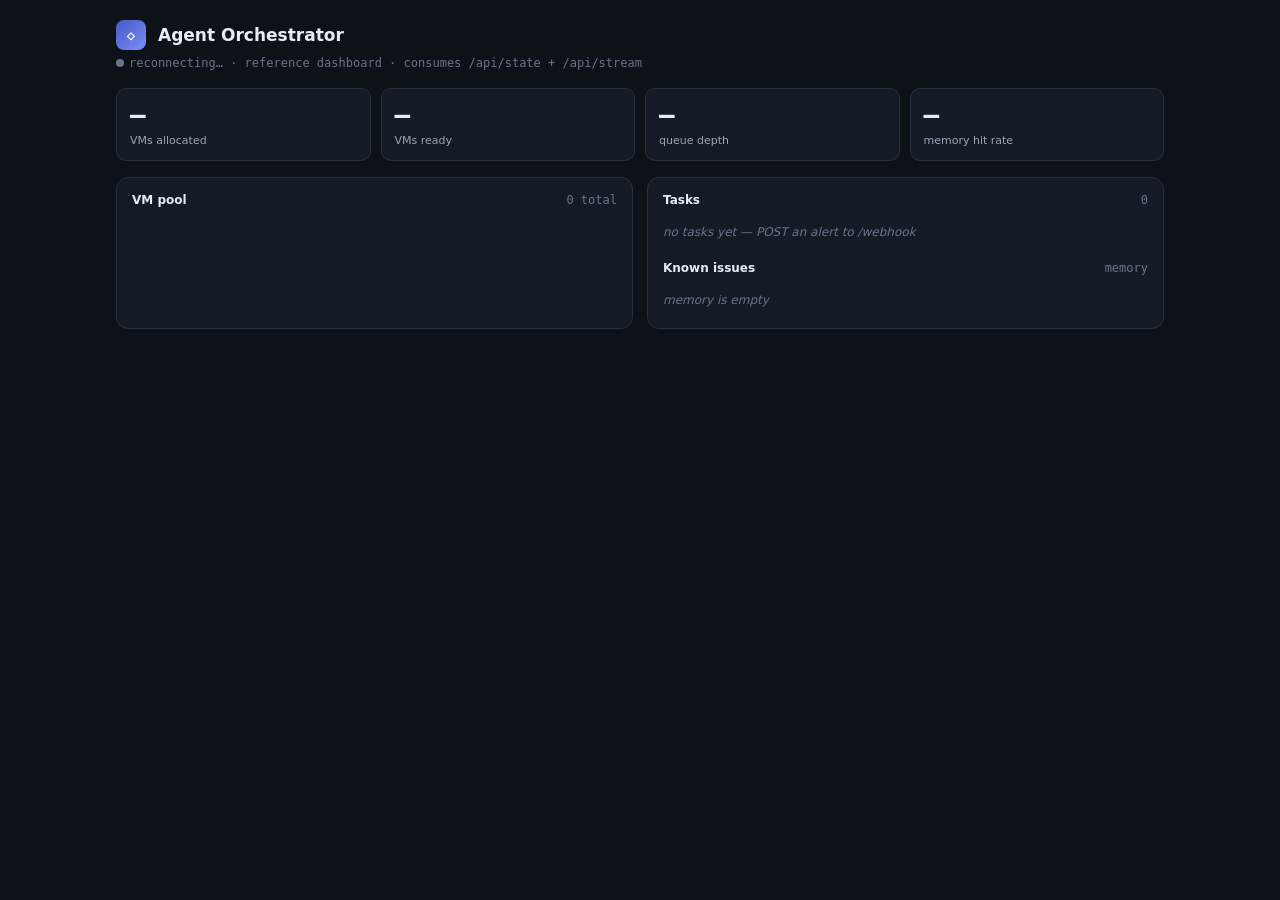
==== internal/api/dashboard.html @ 420e82ee "feat: overhaul into a Go agent orchestrator Replace the single-box Python service (app.py) with a Go" ====
<!doctype html>
<html lang="en">
<head>
<meta charset="utf-8">
<meta name="viewport" content="width=device-width, initial-scale=1">
<title>Agent Orchestrator</title>
<style>
  :root{
    --ground:#0d1219;--surface:#141b25;--surface2:#1b2431;--ink:#e6ecf4;--muted:#9aa5b5;
    --faint:#69748a;--border:#27323f;--accent:#7f8ff6;--ok:#48c565;--warn:#e6a23c;--idle:#69748a;
    --mono:"IBM Plex Mono",ui-monospace,SFMono-Regular,Menlo,monospace;
  }
  *{box-sizing:border-box}
  body{margin:0;background:var(--ground);color:var(--ink);
    font-family:system-ui,-apple-system,Segoe UI,sans-serif;font-size:14px;}
  .wrap{max-width:1080px;margin:0 auto;padding:20px 16px 60px;}
  header{display:flex;align-items:center;gap:12px;margin-bottom:6px;}
  .glyph{width:30px;height:30px;border-radius:8px;background:linear-gradient(135deg,#4457c7,var(--accent));
    display:grid;place-items:center;color:#fff;font-family:var(--mono);font-weight:600;}
  h1{font-size:17px;margin:0;font-weight:600;}
  .sub{color:var(--faint);font-size:12px;margin:0 0 18px;font-family:var(--mono);}
  .dot-live{width:8px;height:8px;border-radius:50%;background:var(--idle);display:inline-block;margin-right:5px;}
  .dot-live.on{background:var(--ok);box-shadow:0 0 0 3px color-mix(in srgb,var(--ok) 25%,transparent);}
  .tiles{display:grid;grid-template-columns:repeat(4,1fr);gap:10px;margin-bottom:16px;}
  .tile{background:var(--surface);border:1px solid var(--border);border-radius:10px;padding:13px;}
  .tv{font-family:var(--mono);font-size:26px;font-weight:600;font-variant-numeric:tabular-nums;line-height:1;}
  .tl{font-size:11px;color:var(--muted);margin-top:6px;}
  .row{display:grid;grid-template-columns:1fr 1fr;gap:14px;}
  .panel{background:var(--surface);border:1px solid var(--border);border-radius:12px;padding:15px;}
  .ph{font-size:12px;font-weight:600;margin-bottom:12px;display:flex;justify-content:space-between;}
  .ph span{font-family:var(--mono);color:var(--faint);font-weight:500;}
  .vmgrid{display:grid;grid-template-columns:repeat(auto-fill,minmax(64px,1fr));gap:8px;}
  .vm{border-radius:8px;padding:9px 4px;text-align:center;font-family:var(--mono);font-size:11px;font-weight:600;border:1px solid var(--border);}
  .vm .st{display:block;font-size:8.5px;font-weight:500;margin-top:3px;opacity:.85;text-transform:uppercase;}
  .vm.ready,.vm.free{background:color-mix(in srgb,var(--ok) 14%,var(--surface));border-color:color-mix(in srgb,var(--ok) 38%,var(--border));color:var(--ok);}
  .vm.allocated{background:color-mix(in srgb,var(--accent) 15%,var(--surface));border-color:color-mix(in srgb,var(--accent) 40%,var(--border));color:var(--accent);}
  .vm.degraded{background:color-mix(in srgb,var(--warn) 14%,var(--surface));border-color:color-mix(in srgb,var(--warn) 40%,var(--border));color:var(--warn);}
  .list{display:flex;flex-direction:column;gap:8px;}
  .task{display:flex;align-items:center;gap:8px;font-size:12px;}
  .task .svc{font-family:var(--mono);font-weight:600;}
  .task .al{color:var(--muted);overflow:hidden;text-overflow:ellipsis;white-space:nowrap;flex:1;}
  .task .pr{font-family:var(--mono);font-size:10px;color:var(--accent);text-decoration:none;}
  .pill{font-family:var(--mono);font-size:9.5px;font-weight:600;text-transform:uppercase;letter-spacing:.03em;padding:2px 8px;border-radius:999px;white-space:nowrap;}
  .pill.run{background:color-mix(in srgb,var(--accent) 16%,var(--surface));color:var(--accent);}
  .pill.queue{background:var(--surface2);color:var(--muted);}
  .pill.hit{background:color-mix(in srgb,var(--ok) 16%,var(--surface));color:var(--ok);}
  .pill.pr{background:color-mix(in srgb,var(--accent) 18%,var(--surface));color:var(--accent);}
  .pill.err{background:color-mix(in srgb,#f06d6d 16%,var(--surface));color:#f06d6d;}
  .pill.done{background:var(--surface2);color:var(--faint);}
  .mem{display:flex;align-items:center;gap:8px;padding:6px 0;border-top:1px solid var(--border);font-size:12px;}
  .mem:first-child{border-top:none;}
  .mem .sig{font-family:var(--mono);font-weight:600;}
  .mem .rc{color:var(--muted);overflow:hidden;text-overflow:ellipsis;white-space:nowrap;flex:1;}
  .mem .hits{font-family:var(--mono);font-size:10px;font-weight:600;color:var(--ok);background:color-mix(in srgb,var(--ok) 14%,var(--surface));padding:2px 7px;border-radius:999px;}
  .empty{color:var(--faint);font-size:12px;font-style:italic;padding:6px 0;}
  @media (max-width:720px){.tiles{grid-template-columns:repeat(2,1fr)}.row{grid-template-columns:1fr}}
</style>
</head>
<body>
<div class="wrap">
  <header><div class="glyph">◇</div><h1>Agent Orchestrator</h1></header>
  <p class="sub"><span class="dot-live" id="live"></span><span id="livetext">connecting…</span> · reference dashboard · consumes /api/state + /api/stream</p>

  <div class="tiles">
    <div class="tile"><div class="tv" id="s-alloc">–</div><div class="tl">VMs allocated</div></div>
    <div class="tile"><div class="tv" id="s-ready">–</div><div class="tl">VMs ready</div></div>
    <div class="tile"><div class="tv" id="s-queue">–</div><div class="tl">queue depth</div></div>
    <div class="tile"><div class="tv" id="s-hit">–</div><div class="tl">memory hit rate</div></div>
  </div>

  <div class="row">
    <div class="panel">
      <div class="ph">VM pool <span id="vm-total">0 total</span></div>
      <div class="vmgrid" id="vmgrid"></div>
      <div class="empty" id="vm-empty" hidden>no VMs reported by poold</div>
    </div>
    <div class="panel">
      <div class="ph">Tasks <span id="task-count">0</span></div>
      <div class="list" id="tasks"></div>
      <div class="empty" id="task-empty">no tasks yet — POST an alert to /webhook</div>

      <div class="ph" style="margin-top:16px">Known issues <span>memory</span></div>
      <div id="memory"></div>
      <div class="empty" id="mem-empty">memory is empty</div>
    </div>
  </div>
</div>

<script>
(function(){
  var live=document.getElementById('live'), livetext=document.getElementById('livetext');
  function esc(s){var d=document.createElement('div');d.textContent=s==null?'':String(s);return d.innerHTML;}
  function phaseClass(t){
    if(t.phase==='queued')return 'queue';
    if(t.phase==='error')return 'err';
    if(t.phase!=='done')return 'run';
    if(t.outcome==='memory_hit')return 'hit';
    if(t.outcome==='pr_opened')return 'pr';
    return 'done';
  }
  function phaseLabel(t){
    if(t.phase!=='done')return t.phase.replace('_',' ');
    return (t.outcome||'done').replace('_',' ');
  }
  function render(st){
    var s=st.stats||{};
    document.getElementById('s-alloc').textContent=s.vms_allocated||0;
    document.getElementById('s-ready').textContent=s.vms_ready||0;
    document.getElementById('s-queue').textContent=s.queue_depth||0;
    document.getElementById('s-hit').textContent=Math.round((s.hit_rate||0)*100)+'%';
    document.getElementById('vm-total').textContent=(s.vms_total||0)+' total';

    var vms=st.vms||[], g=document.getElementById('vmgrid');
    document.getElementById('vm-empty').hidden=vms.length>0;
    g.innerHTML=vms.map(function(v){
      var id=v.vm_id.replace(/[^0-9]/g,'')||v.vm_id;
      return '<div class="vm '+esc(v.state)+'"><span>'+esc(id)+'</span><span class="st">'+esc(v.state)+'</span></div>';
    }).join('');

    var tasks=(st.tasks||[]).slice().reverse();
    document.getElementById('task-count').textContent=(st.stats&&st.stats.tasks_total)||tasks.length;
    document.getElementById('task-empty').hidden=tasks.length>0;
    document.getElementById('tasks').innerHTML=tasks.slice(0,12).map(function(t){
      var pr=t.pr_url?'<a class="pr" href="'+esc(t.pr_url)+'" target="_blank" rel="noopener">PR ↗</a>':'';
      return '<div class="task"><span class="svc">'+esc(t.service)+'</span>'+
        '<span class="al">'+esc(t.alert)+'</span>'+pr+
        '<span class="pill '+phaseClass(t)+'">'+esc(phaseLabel(t))+'</span></div>';
    }).join('');

    var mem=st.memory||[];
    document.getElementById('mem-empty').hidden=mem.length>0;
    document.getElementById('memory').innerHTML=mem.slice(0,8).map(function(m){
      return '<div class="mem"><span class="sig">'+esc(m.signature)+'</span>'+
        '<span class="rc">'+esc(m.root_cause||'')+'</span>'+
        '<span class="hits">'+(m.hit_count||0)+' hits</span></div>';
    }).join('');
  }
  function connect(){
    var es=new EventSource('/api/stream');
    es.onopen=function(){live.className='dot-live on';livetext.textContent='live';};
    es.onmessage=function(e){try{render(JSON.parse(e.data));}catch(err){}};
    es.onerror=function(){live.className='dot-live';livetext.textContent='reconnecting…';};
  }
  fetch('/api/state').then(function(r){return r.json();}).then(render).catch(function(){});
  connect();
})();
</script>
</body>
</html>
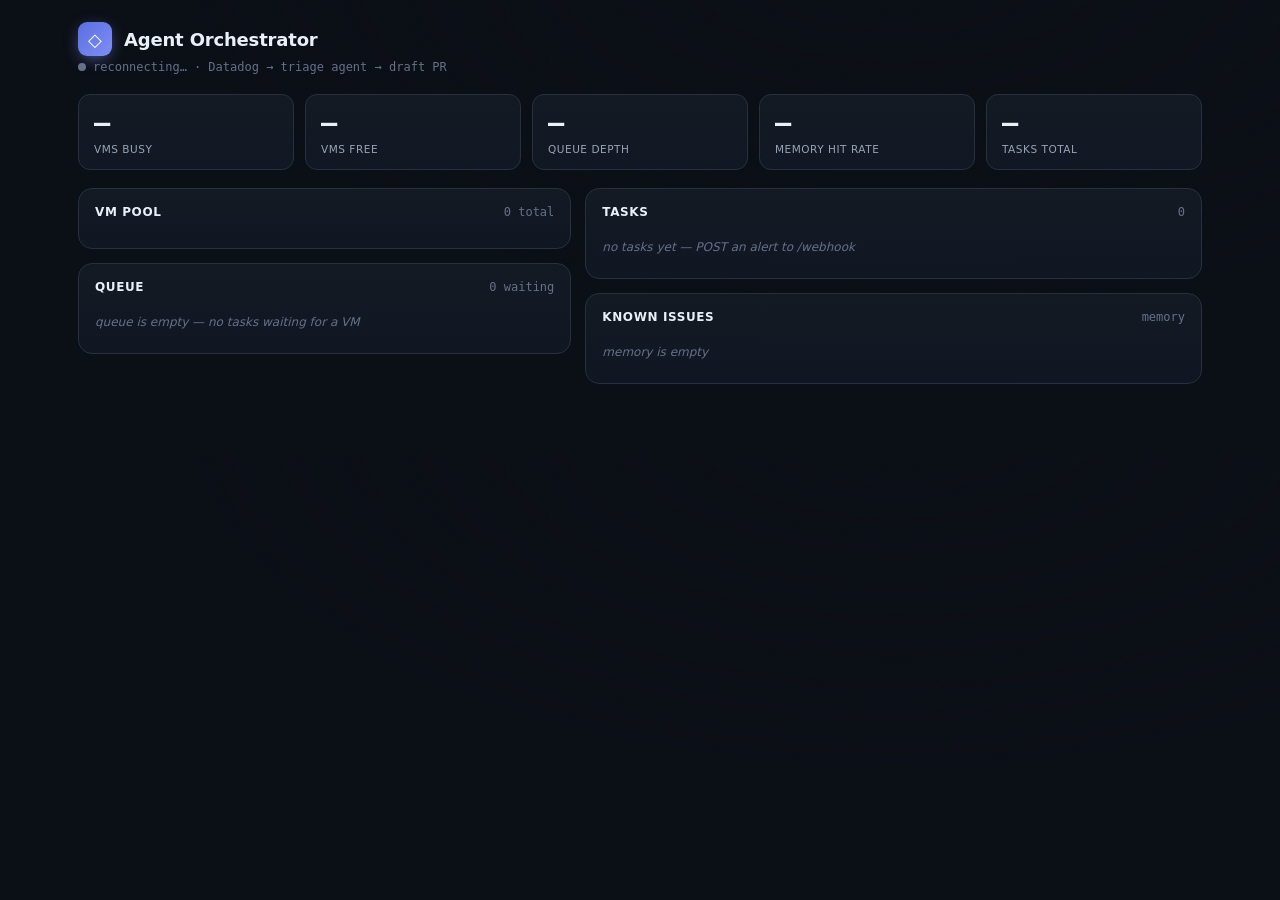
==== commit a998455c: "feat: wait-queue scheduler + live agent-activity view + dashboard redesign Three limitations address" ====
--- a/internal/api/dashboard.html
+++ b/internal/api/dashboard.html
@@ -6,92 +6,178 @@
 <title>Agent Orchestrator</title>
 <style>
   :root{
-    --ground:#0d1219;--surface:#141b25;--surface2:#1b2431;--ink:#e6ecf4;--muted:#9aa5b5;
-    --faint:#69748a;--border:#27323f;--accent:#7f8ff6;--ok:#48c565;--warn:#e6a23c;--idle:#69748a;
+    --ground:#0b0f16;--surface:#131a24;--surface2:#1a2230;--raise:#20293a;
+    --ink:#eaf0f8;--muted:#98a4b6;--faint:#65718a;--border:#26303f;
+    --accent:#7f8ff6;--accent2:#5b6ee0;--ok:#4bc768;--warn:#e6a23c;--bad:#f0676d;
     --mono:"IBM Plex Mono",ui-monospace,SFMono-Regular,Menlo,monospace;
+    --sans:system-ui,-apple-system,Segoe UI,Roboto,sans-serif;
   }
   *{box-sizing:border-box}
-  body{margin:0;background:var(--ground);color:var(--ink);
-    font-family:system-ui,-apple-system,Segoe UI,sans-serif;font-size:14px;}
-  .wrap{max-width:1080px;margin:0 auto;padding:20px 16px 60px;}
-  header{display:flex;align-items:center;gap:12px;margin-bottom:6px;}
-  .glyph{width:30px;height:30px;border-radius:8px;background:linear-gradient(135deg,#4457c7,var(--accent));
-    display:grid;place-items:center;color:#fff;font-family:var(--mono);font-weight:600;}
-  h1{font-size:17px;margin:0;font-weight:600;}
-  .sub{color:var(--faint);font-size:12px;margin:0 0 18px;font-family:var(--mono);}
-  .dot-live{width:8px;height:8px;border-radius:50%;background:var(--idle);display:inline-block;margin-right:5px;}
-  .dot-live.on{background:var(--ok);box-shadow:0 0 0 3px color-mix(in srgb,var(--ok) 25%,transparent);}
-  .tiles{display:grid;grid-template-columns:repeat(4,1fr);gap:10px;margin-bottom:16px;}
-  .tile{background:var(--surface);border:1px solid var(--border);border-radius:10px;padding:13px;}
-  .tv{font-family:var(--mono);font-size:26px;font-weight:600;font-variant-numeric:tabular-nums;line-height:1;}
-  .tl{font-size:11px;color:var(--muted);margin-top:6px;}
-  .row{display:grid;grid-template-columns:1fr 1fr;gap:14px;}
-  .panel{background:var(--surface);border:1px solid var(--border);border-radius:12px;padding:15px;}
-  .ph{font-size:12px;font-weight:600;margin-bottom:12px;display:flex;justify-content:space-between;}
-  .ph span{font-family:var(--mono);color:var(--faint);font-weight:500;}
-  .vmgrid{display:grid;grid-template-columns:repeat(auto-fill,minmax(64px,1fr));gap:8px;}
-  .vm{border-radius:8px;padding:9px 4px;text-align:center;font-family:var(--mono);font-size:11px;font-weight:600;border:1px solid var(--border);}
-  .vm .st{display:block;font-size:8.5px;font-weight:500;margin-top:3px;opacity:.85;text-transform:uppercase;}
-  .vm.ready,.vm.free{background:color-mix(in srgb,var(--ok) 14%,var(--surface));border-color:color-mix(in srgb,var(--ok) 38%,var(--border));color:var(--ok);}
-  .vm.allocated{background:color-mix(in srgb,var(--accent) 15%,var(--surface));border-color:color-mix(in srgb,var(--accent) 40%,var(--border));color:var(--accent);}
-  .vm.degraded{background:color-mix(in srgb,var(--warn) 14%,var(--surface));border-color:color-mix(in srgb,var(--warn) 40%,var(--border));color:var(--warn);}
-  .list{display:flex;flex-direction:column;gap:8px;}
-  .task{display:flex;align-items:center;gap:8px;font-size:12px;}
-  .task .svc{font-family:var(--mono);font-weight:600;}
-  .task .al{color:var(--muted);overflow:hidden;text-overflow:ellipsis;white-space:nowrap;flex:1;}
-  .task .pr{font-family:var(--mono);font-size:10px;color:var(--accent);text-decoration:none;}
-  .pill{font-family:var(--mono);font-size:9.5px;font-weight:600;text-transform:uppercase;letter-spacing:.03em;padding:2px 8px;border-radius:999px;white-space:nowrap;}
-  .pill.run{background:color-mix(in srgb,var(--accent) 16%,var(--surface));color:var(--accent);}
+  body{margin:0;background:radial-gradient(1200px 600px at 70% -10%,#16203000,#0b0f16 60%),var(--ground);
+    color:var(--ink);font-family:var(--sans);font-size:14px;-webkit-font-smoothing:antialiased;}
+  a{color:var(--accent);text-decoration:none;}
+  .wrap{max-width:1160px;margin:0 auto;padding:22px 18px 72px;}
+  header{display:flex;align-items:center;gap:12px;margin-bottom:4px;}
+  .glyph{width:34px;height:34px;border-radius:9px;background:linear-gradient(135deg,var(--accent2),var(--accent));
+    display:grid;place-items:center;color:#fff;font-weight:700;font-size:18px;box-shadow:0 4px 18px -6px var(--accent);}
+  h1{font-size:18px;margin:0;font-weight:650;letter-spacing:-.01em;}
+  .sub{color:var(--faint);font-size:12px;margin:2px 0 20px;font-family:var(--mono);display:flex;align-items:center;gap:7px;}
+  .dot{width:8px;height:8px;border-radius:50%;background:var(--faint);transition:.3s;}
+  .dot.on{background:var(--ok);box-shadow:0 0 0 4px color-mix(in srgb,var(--ok) 22%,transparent);}
+
+  .tiles{display:grid;grid-template-columns:repeat(5,1fr);gap:11px;margin-bottom:18px;}
+  .tile{background:linear-gradient(180deg,var(--surface),#111823);border:1px solid var(--border);
+    border-radius:12px;padding:14px 15px;}
+  .tv{font-family:var(--mono);font-size:27px;font-weight:600;font-variant-numeric:tabular-nums;line-height:1;}
+  .tl{font-size:10.5px;color:var(--muted);margin-top:7px;text-transform:uppercase;letter-spacing:.05em;}
+
+  .grid{display:grid;grid-template-columns:1fr 1.25fr;gap:14px;}
+  .col{display:flex;flex-direction:column;gap:14px;}
+  .panel{background:linear-gradient(180deg,var(--surface),#101722);border:1px solid var(--border);
+    border-radius:14px;padding:16px;}
+  .ph{font-size:12px;font-weight:650;margin-bottom:13px;display:flex;justify-content:space-between;align-items:center;
+    text-transform:uppercase;letter-spacing:.05em;}
+  .ph em{font-family:var(--mono);color:var(--faint);font-weight:500;font-style:normal;text-transform:none;letter-spacing:0;}
+
+  .vmgrid{display:grid;grid-template-columns:repeat(auto-fill,minmax(96px,1fr));gap:10px;}
+  .vm{border-radius:10px;padding:11px 8px;text-align:center;border:1px solid var(--border);
+    font-family:var(--mono);background:var(--surface2);position:relative;transition:.15s;}
+  .vm .id{font-size:14px;font-weight:600;}
+  .vm .st{display:block;font-size:8.5px;font-weight:600;margin-top:4px;letter-spacing:.06em;text-transform:uppercase;opacity:.9;}
+  .vm .who{display:block;font-size:9px;color:var(--faint);margin-top:3px;overflow:hidden;text-overflow:ellipsis;white-space:nowrap;}
+  .vm.ready,.vm.free{color:var(--ok);border-color:color-mix(in srgb,var(--ok) 36%,var(--border));background:color-mix(in srgb,var(--ok) 9%,var(--surface2));}
+  .vm.allocated{color:var(--accent);border-color:color-mix(in srgb,var(--accent) 42%,var(--border));background:color-mix(in srgb,var(--accent) 12%,var(--surface2));cursor:pointer;}
+  .vm.allocated::after{content:"▸ watch";position:absolute;top:5px;right:7px;font-size:7.5px;color:var(--accent);opacity:.7;letter-spacing:.04em;}
+  .vm.allocated:hover{border-color:var(--accent);transform:translateY(-1px);}
+  .vm.degraded{color:var(--warn);border-color:color-mix(in srgb,var(--warn) 38%,var(--border));background:color-mix(in srgb,var(--warn) 9%,var(--surface2));}
+
+  .list{display:flex;flex-direction:column;}
+  .rowitem{display:flex;align-items:center;gap:9px;padding:9px 0;border-top:1px solid var(--border);font-size:12.5px;}
+  .rowitem:first-child{border-top:none;}
+  .clk{cursor:pointer;border-radius:8px;margin:0 -8px;padding-left:8px;padding-right:8px;transition:.12s;}
+  .clk:hover{background:var(--raise);}
+  .qn{font-family:var(--mono);font-size:11px;font-weight:700;color:var(--faint);min-width:20px;}
+  .svc{font-family:var(--mono);font-weight:650;}
+  .al{color:var(--muted);overflow:hidden;text-overflow:ellipsis;white-space:nowrap;flex:1;}
+  .pr{font-family:var(--mono);font-size:10px;}
+  .pill{font-family:var(--mono);font-size:9px;font-weight:700;text-transform:uppercase;letter-spacing:.04em;
+    padding:3px 9px;border-radius:999px;white-space:nowrap;}
+  .pill.run{background:color-mix(in srgb,var(--accent) 17%,var(--surface));color:var(--accent);}
+  .pill.wait{background:color-mix(in srgb,var(--warn) 17%,var(--surface));color:var(--warn);}
   .pill.queue{background:var(--surface2);color:var(--muted);}
-  .pill.hit{background:color-mix(in srgb,var(--ok) 16%,var(--surface));color:var(--ok);}
-  .pill.pr{background:color-mix(in srgb,var(--accent) 18%,var(--surface));color:var(--accent);}
-  .pill.err{background:color-mix(in srgb,#f06d6d 16%,var(--surface));color:#f06d6d;}
+  .pill.hit{background:color-mix(in srgb,var(--ok) 17%,var(--surface));color:var(--ok);}
+  .pill.pr{background:color-mix(in srgb,var(--accent) 20%,var(--surface));color:var(--accent);}
+  .pill.err{background:color-mix(in srgb,var(--bad) 17%,var(--surface));color:var(--bad);}
   .pill.done{background:var(--surface2);color:var(--faint);}
-  .mem{display:flex;align-items:center;gap:8px;padding:6px 0;border-top:1px solid var(--border);font-size:12px;}
-  .mem:first-child{border-top:none;}
-  .mem .sig{font-family:var(--mono);font-weight:600;}
-  .mem .rc{color:var(--muted);overflow:hidden;text-overflow:ellipsis;white-space:nowrap;flex:1;}
-  .mem .hits{font-family:var(--mono);font-size:10px;font-weight:600;color:var(--ok);background:color-mix(in srgb,var(--ok) 14%,var(--surface));padding:2px 7px;border-radius:999px;}
-  .empty{color:var(--faint);font-size:12px;font-style:italic;padding:6px 0;}
-  @media (max-width:720px){.tiles{grid-template-columns:repeat(2,1fr)}.row{grid-template-columns:1fr}}
+  .sig{font-family:var(--mono);font-weight:650;}
+  .hits{font-family:var(--mono);font-size:10px;font-weight:600;color:var(--ok);
+    background:color-mix(in srgb,var(--ok) 13%,var(--surface));padding:2px 8px;border-radius:999px;}
+  .empty{color:var(--faint);font-size:12px;font-style:italic;padding:8px 0;}
+
+  /* modal */
+  .backdrop{position:fixed;inset:0;background:rgba(4,7,12,.66);backdrop-filter:blur(3px);
+    display:none;align-items:flex-end;justify-content:center;z-index:20;}
+  .backdrop.open{display:flex;}
+  .modal{background:var(--surface);border:1px solid var(--border);border-radius:16px 16px 0 0;
+    width:100%;max-width:760px;max-height:82vh;display:flex;flex-direction:column;box-shadow:0 -20px 60px -20px #000;}
+  @media(min-width:640px){.backdrop{align-items:center;}.modal{border-radius:16px;}}
+  .mhead{display:flex;align-items:center;justify-content:space-between;padding:15px 18px;border-bottom:1px solid var(--border);}
+  .mtitle{font-weight:650;font-size:14px;}
+  .mtitle small{display:block;color:var(--faint);font-family:var(--mono);font-size:11px;font-weight:400;margin-top:2px;}
+  .x{cursor:pointer;color:var(--muted);border:1px solid var(--border);border-radius:8px;
+    width:30px;height:30px;display:grid;place-items:center;background:var(--surface2);}
+  .x:hover{color:var(--ink);}
+  .mbody{padding:14px 18px;overflow-y:auto;}
+
+  /* activity stream */
+  .ev{display:flex;gap:10px;padding:7px 0;border-top:1px solid #ffffff08;font-size:12.5px;line-height:1.5;}
+  .ev:first-child{border-top:none;}
+  .ev .tag{font-family:var(--mono);font-size:8.5px;font-weight:700;text-transform:uppercase;letter-spacing:.05em;
+    padding:2px 6px;border-radius:5px;height:fit-content;white-space:nowrap;margin-top:1px;}
+  .ev.text .tag{background:color-mix(in srgb,var(--accent) 16%,var(--surface));color:var(--accent);}
+  .ev.tool .tag{background:color-mix(in srgb,var(--ok) 15%,var(--surface));color:var(--ok);}
+  .ev.tool_result .tag,.ev.system .tag,.ev.provision .tag{background:var(--surface2);color:var(--faint);}
+  .ev.result .tag{background:color-mix(in srgb,var(--ok) 20%,var(--surface));color:var(--ok);}
+  .ev.error .tag{background:color-mix(in srgb,var(--bad) 18%,var(--surface));color:var(--bad);}
+  .ev .body{flex:1;min-width:0;}
+  .ev.text .body{color:var(--ink);}
+  .ev.tool .body,.ev.tool_result .body{font-family:var(--mono);font-size:11.5px;color:var(--muted);word-break:break-word;}
+  .ev.tool .body b{color:var(--ok);font-weight:600;}
+  .ev.provision .body,.ev.system .body{color:var(--faint);font-style:italic;}
+  .thinking{color:var(--faint);font-style:italic;font-size:12px;padding:10px 0;}
+
+  .kv{display:grid;grid-template-columns:96px 1fr;gap:6px 12px;font-size:12.5px;}
+  .kv .k{color:var(--faint);}
+  .kv pre{grid-column:1/-1;background:var(--ground);border:1px solid var(--border);border-radius:8px;
+    padding:11px;font-family:var(--mono);font-size:11px;white-space:pre-wrap;word-break:break-word;margin:6px 0 0;color:var(--muted);}
+  @media(max-width:820px){.grid{grid-template-columns:1fr}.tiles{grid-template-columns:repeat(2,1fr)}}
 </style>
 </head>
 <body>
 <div class="wrap">
   <header><div class="glyph">◇</div><h1>Agent Orchestrator</h1></header>
-  <p class="sub"><span class="dot-live" id="live"></span><span id="livetext">connecting…</span> · reference dashboard · consumes /api/state + /api/stream</p>
+  <p class="sub"><span class="dot" id="dot"></span><span id="livetext">connecting…</span> · Datadog → triage agent → draft PR</p>
 
   <div class="tiles">
-    <div class="tile"><div class="tv" id="s-alloc">–</div><div class="tl">VMs allocated</div></div>
-    <div class="tile"><div class="tv" id="s-ready">–</div><div class="tl">VMs ready</div></div>
+    <div class="tile"><div class="tv" id="s-alloc">–</div><div class="tl">VMs busy</div></div>
+    <div class="tile"><div class="tv" id="s-ready">–</div><div class="tl">VMs free</div></div>
     <div class="tile"><div class="tv" id="s-queue">–</div><div class="tl">queue depth</div></div>
     <div class="tile"><div class="tv" id="s-hit">–</div><div class="tl">memory hit rate</div></div>
+    <div class="tile"><div class="tv" id="s-total">–</div><div class="tl">tasks total</div></div>
   </div>
 
-  <div class="row">
-    <div class="panel">
-      <div class="ph">VM pool <span id="vm-total">0 total</span></div>
-      <div class="vmgrid" id="vmgrid"></div>
-      <div class="empty" id="vm-empty" hidden>no VMs reported by poold</div>
+  <div class="grid">
+    <div class="col">
+      <div class="panel">
+        <div class="ph">VM pool <em id="vm-total">0 total</em></div>
+        <div class="vmgrid" id="vmgrid"></div>
+        <div class="empty" id="vm-empty" hidden>no VMs reported by poold</div>
+      </div>
+      <div class="panel">
+        <div class="ph">Queue <em id="q-count">0 waiting</em></div>
+        <div class="list" id="queue"></div>
+        <div class="empty" id="q-empty">queue is empty — no tasks waiting for a VM</div>
+      </div>
     </div>
-    <div class="panel">
-      <div class="ph">Tasks <span id="task-count">0</span></div>
-      <div class="list" id="tasks"></div>
-      <div class="empty" id="task-empty">no tasks yet — POST an alert to /webhook</div>
-
-      <div class="ph" style="margin-top:16px">Known issues <span>memory</span></div>
-      <div id="memory"></div>
-      <div class="empty" id="mem-empty">memory is empty</div>
+    <div class="col">
+      <div class="panel">
+        <div class="ph">Tasks <em id="task-count">0</em></div>
+        <div class="list" id="tasks"></div>
+        <div class="empty" id="task-empty">no tasks yet — POST an alert to /webhook</div>
+      </div>
+      <div class="panel">
+        <div class="ph">Known issues <em>memory</em></div>
+        <div class="list" id="memory"></div>
+        <div class="empty" id="mem-empty">memory is empty</div>
+      </div>
     </div>
   </div>
 </div>
 
+<div class="backdrop" id="backdrop">
+  <div class="modal">
+    <div class="mhead">
+      <div class="mtitle" id="m-title">—<small id="m-sub"></small></div>
+      <div class="x" id="m-close">✕</div>
+    </div>
+    <div class="mbody" id="m-body"></div>
+  </div>
+</div>
+
 <script>
 (function(){
-  var live=document.getElementById('live'), livetext=document.getElementById('livetext');
-  function esc(s){var d=document.createElement('div');d.textContent=s==null?'':String(s);return d.innerHTML;}
+  var dot=document.getElementById('dot'), livetext=document.getElementById('livetext');
+  var backdrop=document.getElementById('backdrop');
+  var lastState={tasks:[],vms:[],memory:[],stats:{}};
+  var poll=null, pollId=null;
+
+  function esc(s){var d=document.createElement('div');d.textContent=(s==null?'':String(s));return d.innerHTML;}
+  function taskById(id){return (lastState.tasks||[]).filter(function(t){return t.task_id===id;})[0];}
+  function isTerminal(t){return t&&(t.phase==='done'||t.phase==='error');}
+
   function phaseClass(t){
-    if(t.phase==='queued')return 'queue';
+    if(t.phase==='queued'||t.phase==='matching')return 'queue';
+    if(t.phase==='waiting'||t.phase==='leasing')return 'wait';
     if(t.phase==='error')return 'err';
     if(t.phase!=='done')return 'run';
     if(t.outcome==='memory_hit')return 'hit';
@@ -99,30 +185,51 @@
     return 'done';
   }
   function phaseLabel(t){
-    if(t.phase!=='done')return t.phase.replace('_',' ');
-    return (t.outcome||'done').replace('_',' ');
-  }
+    if(t.phase!=='done')return t.phase.replace(/_/g,' ');
+    return (t.outcome||'done').replace(/_/g,' ');
+  }
+
   function render(st){
+    lastState=st||lastState;
     var s=st.stats||{};
     document.getElementById('s-alloc').textContent=s.vms_allocated||0;
     document.getElementById('s-ready').textContent=s.vms_ready||0;
     document.getElementById('s-queue').textContent=s.queue_depth||0;
     document.getElementById('s-hit').textContent=Math.round((s.hit_rate||0)*100)+'%';
+    document.getElementById('s-total').textContent=s.tasks_total||0;
     document.getElementById('vm-total').textContent=(s.vms_total||0)+' total';
 
-    var vms=st.vms||[], g=document.getElementById('vmgrid');
+    var vms=st.vms||[], tasks=st.tasks||[];
+    var tmap={}; tasks.forEach(function(t){tmap[t.task_id]=t;});
+
     document.getElementById('vm-empty').hidden=vms.length>0;
-    g.innerHTML=vms.map(function(v){
-      var id=v.vm_id.replace(/[^0-9]/g,'')||v.vm_id;
-      return '<div class="vm '+esc(v.state)+'"><span>'+esc(id)+'</span><span class="st">'+esc(v.state)+'</span></div>';
+    document.getElementById('vmgrid').innerHTML=vms.map(function(v){
+      var idn=(v.vm_id||'').replace(/[^0-9]/g,'')||v.vm_id;
+      var t=v.task_id?tmap[v.task_id]:null;
+      var who=t?esc(t.service):(v.host?esc(v.host):'');
+      var attr=(v.state==='allocated'&&v.task_id)?' data-task="'+esc(v.task_id)+'"':'';
+      return '<div class="vm '+esc(v.state)+'"'+attr+'><span class="id">'+esc(idn)+'</span>'+
+        '<span class="st">'+esc(v.state)+'</span><span class="who">'+who+'</span></div>';
     }).join('');
 
-    var tasks=(st.tasks||[]).slice().reverse();
-    document.getElementById('task-count').textContent=(st.stats&&st.stats.tasks_total)||tasks.length;
-    document.getElementById('task-empty').hidden=tasks.length>0;
-    document.getElementById('tasks').innerHTML=tasks.slice(0,12).map(function(t){
+    // queue: tasks waiting for a VM, in order, with position
+    var q=tasks.filter(function(t){return t.phase==='waiting'||t.phase==='queued'||t.phase==='matching'||t.phase==='leasing';});
+    document.getElementById('q-count').textContent=q.length+' waiting';
+    document.getElementById('q-empty').hidden=q.length>0;
+    document.getElementById('queue').innerHTML=q.map(function(t,i){
+      return '<div class="rowitem"><span class="qn">'+(i+1)+'</span>'+
+        '<span class="svc">'+esc(t.service)+'</span><span class="al">'+esc(t.alert)+'</span>'+
+        '<span class="pill '+phaseClass(t)+'">'+esc(phaseLabel(t))+'</span></div>';
+    }).join('');
+
+    var recent=tasks.slice().reverse().slice(0,14);
+    document.getElementById('task-count').textContent=s.tasks_total||tasks.length;
+    document.getElementById('task-empty').hidden=recent.length>0;
+    document.getElementById('tasks').innerHTML=recent.map(function(t){
+      var running=t.phase!=='done'&&t.phase!=='error'&&t.phase!=='queued'&&t.phase!=='matching';
+      var clk=(t.vm_id||running||t.phase==='done')?' clk" data-task="'+esc(t.task_id):'';
       var pr=t.pr_url?'<a class="pr" href="'+esc(t.pr_url)+'" target="_blank" rel="noopener">PR ↗</a>':'';
-      return '<div class="task"><span class="svc">'+esc(t.service)+'</span>'+
+      return '<div class="rowitem'+clk+'"><span class="svc">'+esc(t.service)+'</span>'+
         '<span class="al">'+esc(t.alert)+'</span>'+pr+
         '<span class="pill '+phaseClass(t)+'">'+esc(phaseLabel(t))+'</span></div>';
     }).join('');
@@ -130,16 +237,79 @@
     var mem=st.memory||[];
     document.getElementById('mem-empty').hidden=mem.length>0;
     document.getElementById('memory').innerHTML=mem.slice(0,8).map(function(m){
-      return '<div class="mem"><span class="sig">'+esc(m.signature)+'</span>'+
-        '<span class="rc">'+esc(m.root_cause||'')+'</span>'+
+      return '<div class="rowitem clk" data-mem="'+esc(m.id)+'"><span class="sig">'+esc(m.signature)+'</span>'+
+        '<span class="al">'+esc(m.root_cause||'')+'</span>'+
         '<span class="hits">'+(m.hit_count||0)+' hits</span></div>';
     }).join('');
-  }
+
+    if(pollId){ var t=taskById(pollId); if(t){ document.getElementById('m-sub').textContent=pollId+' · '+phaseLabel(t); } }
+  }
+
+  // ---- activity modal ----
+  function openActivity(id){
+    pollId=id;
+    var t=taskById(id)||{};
+    document.getElementById('m-title').innerHTML='Live activity<small id="m-sub">'+esc(id)+(t.service?' · '+esc(t.service):'')+'</small>';
+    document.getElementById('m-body').innerHTML='<div class="thinking">waiting for the agent…</div>';
+    backdrop.classList.add('open');
+    fetchLog(); if(poll)clearInterval(poll); poll=setInterval(fetchLog,1000);
+  }
+  function toolHTML(ev){
+    var lbl=ev.tool?'<b>'+esc(ev.tool)+'</b> ':'';
+    return lbl+esc(ev.summary);
+  }
+  function fetchLog(){
+    if(!pollId)return;
+    fetch('/api/logs/'+encodeURIComponent(pollId)).then(function(r){return r.json();}).then(function(evs){
+      evs=evs||[];
+      var b=document.getElementById('m-body');
+      var atBottom=b.scrollTop+b.clientHeight>=b.scrollHeight-40;
+      if(!evs.length){ b.innerHTML='<div class="thinking">agent starting… (provisioning the VM / launching claude)</div>'; }
+      else{
+        b.innerHTML=evs.map(function(ev){
+          return '<div class="ev '+esc(ev.kind)+'"><span class="tag">'+esc((ev.kind||'').replace('_',' '))+'</span>'+
+            '<div class="body">'+(ev.kind==='tool'?toolHTML(ev):esc(ev.summary))+'</div></div>';
+        }).join('');
+      }
+      if(atBottom)b.scrollTop=b.scrollHeight;
+      var t=taskById(pollId);
+      if(isTerminal(t)){ clearInterval(poll); poll=null; }
+    }).catch(function(){});
+  }
+
+  // ---- memory modal ----
+  function openMemory(id){
+    pollId=null; if(poll){clearInterval(poll);poll=null;}
+    document.getElementById('m-body').innerHTML='<div class="thinking">loading…</div>';
+    backdrop.classList.add('open');
+    fetch('/api/memory/'+encodeURIComponent(id)).then(function(r){return r.json();}).then(function(m){
+      document.getElementById('m-title').innerHTML=esc(m.signature)+'<small>'+esc(m.service)+' · '+(m.hit_count||0)+' hits</small>';
+      document.getElementById('m-body').innerHTML=
+        '<div class="kv">'+
+        '<div class="k">Symptom</div><div>'+esc(m.symptom||'—')+'</div>'+
+        '<div class="k">Root cause</div><div>'+esc(m.root_cause||'—')+'</div>'+
+        '<div class="k">Fix</div><div>'+esc(m.fix_summary||'not fixed yet')+'</div>'+
+        '<div class="k">Pull request</div><div>'+(m.pr_url?'<a href="'+esc(m.pr_url)+'" target="_blank" rel="noopener">'+esc(m.pr_url)+'</a>':'none')+'</div>'+
+        (m.full_analysis?'<pre>'+esc(m.full_analysis)+'</pre>':'')+
+        '</div>';
+    }).catch(function(){});
+  }
+
+  function closeModal(){ backdrop.classList.remove('open'); pollId=null; if(poll){clearInterval(poll);poll=null;} }
+  document.getElementById('m-close').addEventListener('click',closeModal);
+  backdrop.addEventListener('click',function(e){if(e.target===backdrop)closeModal();});
+  document.addEventListener('keydown',function(e){if(e.key==='Escape')closeModal();});
+  document.body.addEventListener('click',function(e){
+    var vm=e.target.closest('.vm.allocated'); if(vm&&vm.getAttribute('data-task')){openActivity(vm.getAttribute('data-task'));return;}
+    var row=e.target.closest('[data-task]'); if(row){openActivity(row.getAttribute('data-task'));return;}
+    var mem=e.target.closest('[data-mem]'); if(mem){openMemory(mem.getAttribute('data-mem'));}
+  });
+
   function connect(){
     var es=new EventSource('/api/stream');
-    es.onopen=function(){live.className='dot-live on';livetext.textContent='live';};
+    es.onopen=function(){dot.className='dot on';livetext.textContent='live';};
     es.onmessage=function(e){try{render(JSON.parse(e.data));}catch(err){}};
-    es.onerror=function(){live.className='dot-live';livetext.textContent='reconnecting…';};
+    es.onerror=function(){dot.className='dot';livetext.textContent='reconnecting…';};
   }
   fetch('/api/state').then(function(r){return r.json();}).then(render).catch(function(){});
   connect();
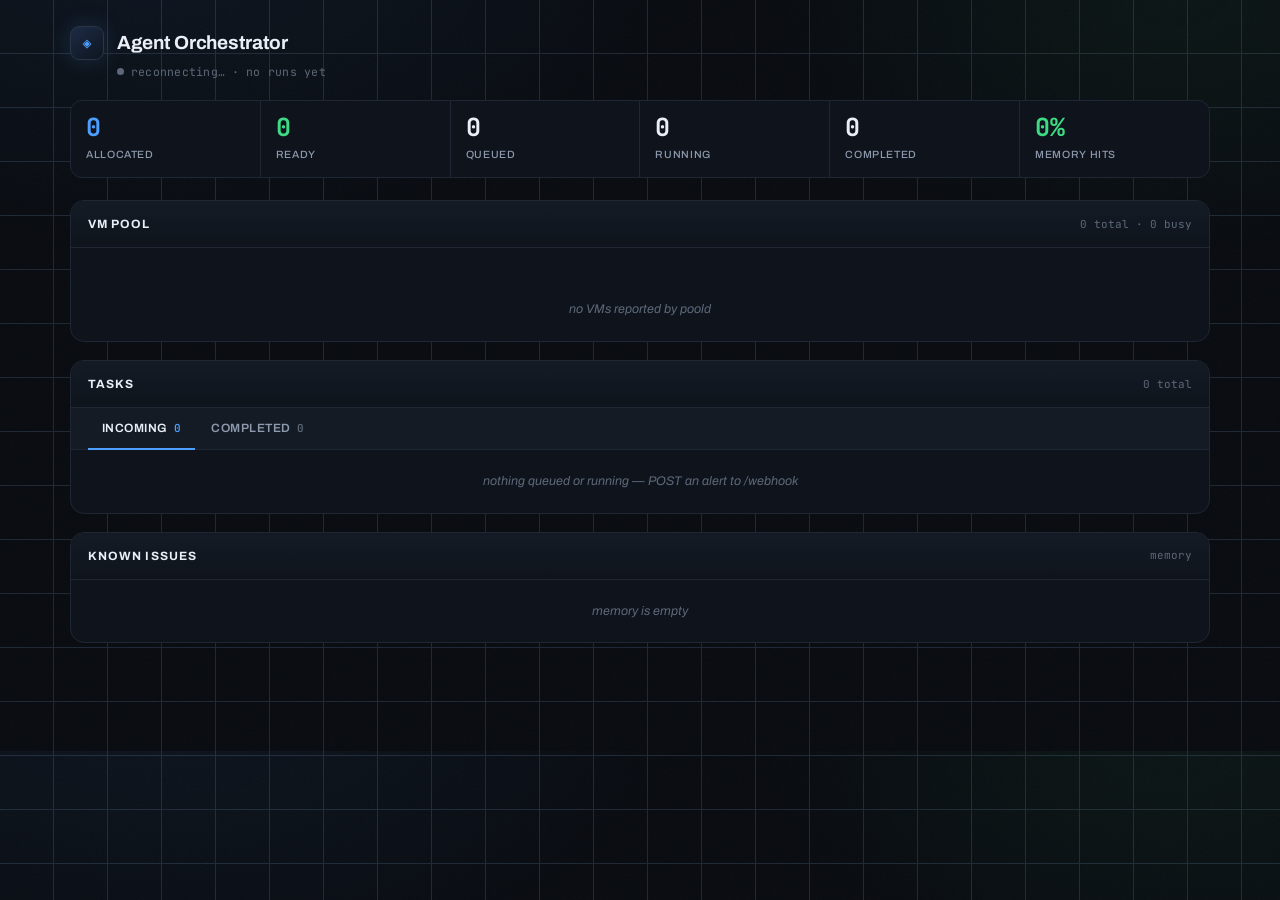
==== commit ae206549: "feat(dashboard): mission-control rewrite with queue, VM drill-down and live reasoning Replaces the w" ====
--- a/internal/api/dashboard.html
+++ b/internal/api/dashboard.html
@@ -4,315 +4,568 @@
 <meta charset="utf-8">
 <meta name="viewport" content="width=device-width, initial-scale=1">
 <title>Agent Orchestrator</title>
+<link rel="preconnect" href="https://fonts.googleapis.com">
+<link rel="preconnect" href="https://fonts.gstatic.com" crossorigin>
+<link href="https://fonts.googleapis.com/css2?family=Archivo:wght@400;500;600;700&family=JetBrains+Mono:wght@400;500;700&display=swap" rel="stylesheet">
 <style>
   :root{
-    --ground:#0b0f16;--surface:#131a24;--surface2:#1a2230;--raise:#20293a;
-    --ink:#eaf0f8;--muted:#98a4b6;--faint:#65718a;--border:#26303f;
-    --accent:#7f8ff6;--accent2:#5b6ee0;--ok:#4bc768;--warn:#e6a23c;--bad:#f0676d;
-    --mono:"IBM Plex Mono",ui-monospace,SFMono-Regular,Menlo,monospace;
-    --sans:system-ui,-apple-system,Segoe UI,Roboto,sans-serif;
+    --ground:#080b10;
+    --panel:#0f141c;
+    --panel2:#141b25;
+    --raise:#1a2230;
+    --line:#1e2733;
+    --line2:#2a3646;
+    --ink:#e9eef7;
+    --muted:#8d99ac;
+    --faint:#5d6879;
+    --ok:#3ddc84;
+    --busy:#4d9fff;
+    --warn:#ffb020;
+    --bad:#ff6257;
+    --mono:"JetBrains Mono",ui-monospace,SFMono-Regular,Menlo,monospace;
+    --sans:"Archivo","Helvetica Neue",Helvetica,sans-serif;
   }
   *{box-sizing:border-box}
-  body{margin:0;background:radial-gradient(1200px 600px at 70% -10%,#16203000,#0b0f16 60%),var(--ground);
-    color:var(--ink);font-family:var(--sans);font-size:14px;-webkit-font-smoothing:antialiased;}
-  a{color:var(--accent);text-decoration:none;}
-  .wrap{max-width:1160px;margin:0 auto;padding:22px 18px 72px;}
-  header{display:flex;align-items:center;gap:12px;margin-bottom:4px;}
-  .glyph{width:34px;height:34px;border-radius:9px;background:linear-gradient(135deg,var(--accent2),var(--accent));
-    display:grid;place-items:center;color:#fff;font-weight:700;font-size:18px;box-shadow:0 4px 18px -6px var(--accent);}
-  h1{font-size:18px;margin:0;font-weight:650;letter-spacing:-.01em;}
-  .sub{color:var(--faint);font-size:12px;margin:2px 0 20px;font-family:var(--mono);display:flex;align-items:center;gap:7px;}
-  .dot{width:8px;height:8px;border-radius:50%;background:var(--faint);transition:.3s;}
-  .dot.on{background:var(--ok);box-shadow:0 0 0 4px color-mix(in srgb,var(--ok) 22%,transparent);}
-
-  .tiles{display:grid;grid-template-columns:repeat(5,1fr);gap:11px;margin-bottom:18px;}
-  .tile{background:linear-gradient(180deg,var(--surface),#111823);border:1px solid var(--border);
-    border-radius:12px;padding:14px 15px;}
-  .tv{font-family:var(--mono);font-size:27px;font-weight:600;font-variant-numeric:tabular-nums;line-height:1;}
-  .tl{font-size:10.5px;color:var(--muted);margin-top:7px;text-transform:uppercase;letter-spacing:.05em;}
-
-  .grid{display:grid;grid-template-columns:1fr 1.25fr;gap:14px;}
-  .col{display:flex;flex-direction:column;gap:14px;}
-  .panel{background:linear-gradient(180deg,var(--surface),#101722);border:1px solid var(--border);
-    border-radius:14px;padding:16px;}
-  .ph{font-size:12px;font-weight:650;margin-bottom:13px;display:flex;justify-content:space-between;align-items:center;
-    text-transform:uppercase;letter-spacing:.05em;}
-  .ph em{font-family:var(--mono);color:var(--faint);font-weight:500;font-style:normal;text-transform:none;letter-spacing:0;}
-
-  .vmgrid{display:grid;grid-template-columns:repeat(auto-fill,minmax(96px,1fr));gap:10px;}
-  .vm{border-radius:10px;padding:11px 8px;text-align:center;border:1px solid var(--border);
-    font-family:var(--mono);background:var(--surface2);position:relative;transition:.15s;}
-  .vm .id{font-size:14px;font-weight:600;}
-  .vm .st{display:block;font-size:8.5px;font-weight:600;margin-top:4px;letter-spacing:.06em;text-transform:uppercase;opacity:.9;}
-  .vm .who{display:block;font-size:9px;color:var(--faint);margin-top:3px;overflow:hidden;text-overflow:ellipsis;white-space:nowrap;}
-  .vm.ready,.vm.free{color:var(--ok);border-color:color-mix(in srgb,var(--ok) 36%,var(--border));background:color-mix(in srgb,var(--ok) 9%,var(--surface2));}
-  .vm.allocated{color:var(--accent);border-color:color-mix(in srgb,var(--accent) 42%,var(--border));background:color-mix(in srgb,var(--accent) 12%,var(--surface2));cursor:pointer;}
-  .vm.allocated::after{content:"▸ watch";position:absolute;top:5px;right:7px;font-size:7.5px;color:var(--accent);opacity:.7;letter-spacing:.04em;}
-  .vm.allocated:hover{border-color:var(--accent);transform:translateY(-1px);}
-  .vm.degraded{color:var(--warn);border-color:color-mix(in srgb,var(--warn) 38%,var(--border));background:color-mix(in srgb,var(--warn) 9%,var(--surface2));}
-
-  .list{display:flex;flex-direction:column;}
-  .rowitem{display:flex;align-items:center;gap:9px;padding:9px 0;border-top:1px solid var(--border);font-size:12.5px;}
-  .rowitem:first-child{border-top:none;}
-  .clk{cursor:pointer;border-radius:8px;margin:0 -8px;padding-left:8px;padding-right:8px;transition:.12s;}
-  .clk:hover{background:var(--raise);}
-  .qn{font-family:var(--mono);font-size:11px;font-weight:700;color:var(--faint);min-width:20px;}
-  .svc{font-family:var(--mono);font-weight:650;}
-  .al{color:var(--muted);overflow:hidden;text-overflow:ellipsis;white-space:nowrap;flex:1;}
-  .pr{font-family:var(--mono);font-size:10px;}
-  .pill{font-family:var(--mono);font-size:9px;font-weight:700;text-transform:uppercase;letter-spacing:.04em;
-    padding:3px 9px;border-radius:999px;white-space:nowrap;}
-  .pill.run{background:color-mix(in srgb,var(--accent) 17%,var(--surface));color:var(--accent);}
-  .pill.wait{background:color-mix(in srgb,var(--warn) 17%,var(--surface));color:var(--warn);}
-  .pill.queue{background:var(--surface2);color:var(--muted);}
-  .pill.hit{background:color-mix(in srgb,var(--ok) 17%,var(--surface));color:var(--ok);}
-  .pill.pr{background:color-mix(in srgb,var(--accent) 20%,var(--surface));color:var(--accent);}
-  .pill.err{background:color-mix(in srgb,var(--bad) 17%,var(--surface));color:var(--bad);}
-  .pill.done{background:var(--surface2);color:var(--faint);}
-  .sig{font-family:var(--mono);font-weight:650;}
-  .hits{font-family:var(--mono);font-size:10px;font-weight:600;color:var(--ok);
-    background:color-mix(in srgb,var(--ok) 13%,var(--surface));padding:2px 8px;border-radius:999px;}
-  .empty{color:var(--faint);font-size:12px;font-style:italic;padding:8px 0;}
-
-  /* modal */
-  .backdrop{position:fixed;inset:0;background:rgba(4,7,12,.66);backdrop-filter:blur(3px);
-    display:none;align-items:flex-end;justify-content:center;z-index:20;}
-  .backdrop.open{display:flex;}
-  .modal{background:var(--surface);border:1px solid var(--border);border-radius:16px 16px 0 0;
-    width:100%;max-width:760px;max-height:82vh;display:flex;flex-direction:column;box-shadow:0 -20px 60px -20px #000;}
-  @media(min-width:640px){.backdrop{align-items:center;}.modal{border-radius:16px;}}
-  .mhead{display:flex;align-items:center;justify-content:space-between;padding:15px 18px;border-bottom:1px solid var(--border);}
-  .mtitle{font-weight:650;font-size:14px;}
-  .mtitle small{display:block;color:var(--faint);font-family:var(--mono);font-size:11px;font-weight:400;margin-top:2px;}
-  .x{cursor:pointer;color:var(--muted);border:1px solid var(--border);border-radius:8px;
-    width:30px;height:30px;display:grid;place-items:center;background:var(--surface2);}
-  .x:hover{color:var(--ink);}
-  .mbody{padding:14px 18px;overflow-y:auto;}
-
-  /* activity stream */
-  .ev{display:flex;gap:10px;padding:7px 0;border-top:1px solid #ffffff08;font-size:12.5px;line-height:1.5;}
-  .ev:first-child{border-top:none;}
-  .ev .tag{font-family:var(--mono);font-size:8.5px;font-weight:700;text-transform:uppercase;letter-spacing:.05em;
-    padding:2px 6px;border-radius:5px;height:fit-content;white-space:nowrap;margin-top:1px;}
-  .ev.text .tag{background:color-mix(in srgb,var(--accent) 16%,var(--surface));color:var(--accent);}
-  .ev.tool .tag{background:color-mix(in srgb,var(--ok) 15%,var(--surface));color:var(--ok);}
-  .ev.tool_result .tag,.ev.system .tag,.ev.provision .tag{background:var(--surface2);color:var(--faint);}
-  .ev.result .tag{background:color-mix(in srgb,var(--ok) 20%,var(--surface));color:var(--ok);}
-  .ev.error .tag{background:color-mix(in srgb,var(--bad) 18%,var(--surface));color:var(--bad);}
-  .ev .body{flex:1;min-width:0;}
-  .ev.text .body{color:var(--ink);}
-  .ev.tool .body,.ev.tool_result .body{font-family:var(--mono);font-size:11.5px;color:var(--muted);word-break:break-word;}
-  .ev.tool .body b{color:var(--ok);font-weight:600;}
-  .ev.provision .body,.ev.system .body{color:var(--faint);font-style:italic;}
-  .thinking{color:var(--faint);font-style:italic;font-size:12px;padding:10px 0;}
-
-  .kv{display:grid;grid-template-columns:96px 1fr;gap:6px 12px;font-size:12.5px;}
-  .kv .k{color:var(--faint);}
-  .kv pre{grid-column:1/-1;background:var(--ground);border:1px solid var(--border);border-radius:8px;
-    padding:11px;font-family:var(--mono);font-size:11px;white-space:pre-wrap;word-break:break-word;margin:6px 0 0;color:var(--muted);}
-  @media(max-width:820px){.grid{grid-template-columns:1fr}.tiles{grid-template-columns:repeat(2,1fr)}}
+  [hidden]{display:none!important}
+  html{scrollbar-color:var(--line2) var(--ground)}
+  body{
+    margin:0;background:var(--ground);color:var(--ink);font-family:var(--sans);
+    font-size:14px;line-height:1.5;-webkit-font-smoothing:antialiased;
+    background-image:
+      radial-gradient(900px 500px at 12% -8%, rgba(77,159,255,.07), transparent 60%),
+      radial-gradient(700px 420px at 92% 0%, rgba(61,220,132,.05), transparent 60%),
+      linear-gradient(var(--line) 1px, transparent 1px),
+      linear-gradient(90deg, var(--line) 1px, transparent 1px);
+    background-size:auto,auto,54px 54px,54px 54px;
+    background-position:0 0,0 0,-1px -1px,-1px -1px;
+  }
+  body::before{
+    content:"";position:fixed;inset:0;pointer-events:none;z-index:0;opacity:.035;
+    background-image:url("data:image/svg+xml;utf8,<svg xmlns='http://www.w3.org/2000/svg' width='140' height='140'><filter id='n'><feTurbulence type='fractalNoise' baseFrequency='.85' numOctaves='3'/></filter><rect width='140' height='140' filter='url(%23n)'/></svg>");
+  }
+  .wrap{position:relative;z-index:1;max-width:1180px;margin:0 auto;padding:26px 20px 90px;}
+
+  header{display:flex;align-items:center;gap:13px;margin-bottom:3px;}
+  .glyph{
+    width:34px;height:34px;border-radius:9px;flex:none;display:grid;place-items:center;
+    background:linear-gradient(145deg,#1d2b45,#0e1520);border:1px solid var(--line2);
+    color:var(--busy);font-family:var(--mono);font-size:15px;font-weight:700;
+    box-shadow:0 0 22px rgba(77,159,255,.18);
+  }
+  h1{font-size:19px;margin:0;font-weight:700;letter-spacing:-.015em;}
+  .sub{
+    color:var(--faint);font-size:11.5px;margin:0 0 20px 47px;font-family:var(--mono);
+    letter-spacing:.02em;display:flex;align-items:center;gap:7px;flex-wrap:wrap;
+  }
+  .dot{width:7px;height:7px;border-radius:50%;background:var(--faint);flex:none;}
+  .dot.on{background:var(--ok);animation:pulse 2.4s ease-in-out infinite;}
+  @keyframes pulse{0%,100%{box-shadow:0 0 0 0 rgba(61,220,132,.45)}50%{box-shadow:0 0 0 5px rgba(61,220,132,0)}}
+
+  .telemetry{
+    display:grid;grid-template-columns:repeat(6,1fr);gap:1px;margin-bottom:22px;
+    background:var(--line);border:1px solid var(--line);border-radius:12px;overflow:hidden;
+  }
+  .readout{background:var(--panel);padding:14px 15px;position:relative;}
+  .readout .v{font-family:var(--mono);font-size:25px;font-weight:700;line-height:1;font-variant-numeric:tabular-nums;letter-spacing:-.02em;}
+  .readout .k{font-size:10.5px;color:var(--muted);margin-top:7px;letter-spacing:.06em;text-transform:uppercase;font-weight:500;}
+  .readout.busy .v{color:var(--busy)} .readout.ok .v{color:var(--ok)}
+  .readout.warn .v{color:var(--warn)} .readout.warn.zero .v{color:var(--ink)}
+
+  .panel{background:var(--panel);border:1px solid var(--line);border-radius:14px;margin-bottom:18px;overflow:hidden;}
+  .ph{
+    display:flex;align-items:center;justify-content:space-between;gap:12px;
+    padding:14px 17px;border-bottom:1px solid var(--line);background:linear-gradient(180deg,var(--panel2),var(--panel));
+  }
+  .ph h2{font-size:12px;margin:0;font-weight:700;letter-spacing:.09em;text-transform:uppercase;}
+  .ph .meta{font-family:var(--mono);font-size:11px;color:var(--faint);}
+  .body{padding:15px 17px;}
+
+  .vmgrid{display:grid;grid-template-columns:repeat(auto-fill,minmax(268px,1fr));gap:12px;padding:15px 17px;}
+  .vm{
+    border:1px solid var(--line2);border-radius:11px;padding:13px 14px;background:var(--panel2);
+    position:relative;overflow:hidden;transition:transform .16s ease,border-color .16s ease;
+  }
+  .vm::after{content:"";position:absolute;left:0;top:0;bottom:0;width:3px;background:var(--faint);}
+  .vm.ready::after,.vm.free::after{background:var(--ok)}
+  .vm.allocated::after{background:var(--busy)}
+  .vm.degraded::after{background:var(--warn)}
+  .vm.clickable{cursor:pointer}
+  .vm.clickable:hover{transform:translateY(-2px);border-color:var(--busy)}
+  .vm .top{display:flex;align-items:baseline;justify-content:space-between;gap:10px;}
+  .vm .id{font-family:var(--mono);font-size:15px;font-weight:700;letter-spacing:-.01em;}
+  .vm .nm{font-family:var(--mono);font-size:10.5px;color:var(--faint);}
+  .vm .state{font-family:var(--mono);font-size:9.5px;font-weight:700;text-transform:uppercase;letter-spacing:.08em;padding:3px 8px;border-radius:5px;background:var(--raise);}
+  .vm.ready .state,.vm.free .state{color:var(--ok)}
+  .vm.allocated .state{color:var(--busy)}
+  .vm.degraded .state{color:var(--warn)}
+  .vm .job{margin-top:11px;padding-top:11px;border-top:1px dashed var(--line2);}
+  .vm .svc{font-family:var(--mono);font-size:12px;font-weight:700;color:var(--busy);}
+  .vm .al{font-size:11.5px;color:var(--muted);margin-top:3px;overflow-wrap:anywhere;
+    display:-webkit-box;-webkit-line-clamp:2;-webkit-box-orient:vertical;overflow:hidden;}
+  .vm .foot{display:flex;align-items:center;justify-content:space-between;margin-top:9px;
+    font-family:var(--mono);font-size:10.5px;color:var(--faint);}
+  .vm .open{color:var(--busy);font-weight:700;}
+  .prep{margin-top:11px;padding-top:11px;border-top:1px dashed var(--line2);font-family:var(--mono);font-size:11px;color:var(--warn);}
+  .prep .bar{height:3px;border-radius:2px;background:var(--raise);margin-top:7px;overflow:hidden;}
+  .prep .bar i{display:block;height:100%;background:var(--warn);transition:width .6s ease;}
+  .prep .sample{color:var(--faint);font-size:10px;margin-top:6px;overflow-wrap:anywhere;}
+
+  .tabs{display:flex;gap:2px;padding:0 17px;border-bottom:1px solid var(--line);background:var(--panel2);}
+  .tab{
+    appearance:none;border:0;background:none;color:var(--muted);cursor:pointer;
+    font-family:var(--sans);font-size:12px;font-weight:600;letter-spacing:.04em;text-transform:uppercase;
+    padding:13px 14px;border-bottom:2px solid transparent;margin-bottom:-1px;transition:color .15s ease;
+  }
+  .tab:hover{color:var(--ink)}
+  .tab[aria-selected="true"]{color:var(--ink);border-bottom-color:var(--busy);}
+  .tab .n{font-family:var(--mono);font-size:11px;color:var(--faint);margin-left:6px;}
+  .tab[aria-selected="true"] .n{color:var(--busy)}
+
+  .rows{display:flex;flex-direction:column;}
+  .row{border-bottom:1px solid var(--line);}
+  .row:last-child{border-bottom:0}
+  .rowhead{
+    display:flex;align-items:center;gap:11px;padding:12px 17px;cursor:pointer;
+    transition:background .14s ease;min-width:0;
+  }
+  .rowhead:hover{background:var(--panel2)}
+  .caret{color:var(--faint);font-size:10px;transition:transform .18s ease;flex:none;width:9px;}
+  .row.open .caret{transform:rotate(90deg);color:var(--busy)}
+  .qpos{font-family:var(--mono);font-size:10px;font-weight:700;color:var(--warn);background:rgba(255,176,32,.12);
+    border:1px solid rgba(255,176,32,.28);padding:2px 6px;border-radius:5px;flex:none;}
+  .rowhead .svc{font-family:var(--mono);font-size:12.5px;font-weight:700;flex:none;max-width:210px;overflow:hidden;text-overflow:ellipsis;white-space:nowrap;}
+  .rowhead .al{color:var(--muted);font-size:12.5px;flex:1;min-width:0;overflow:hidden;text-overflow:ellipsis;white-space:nowrap;}
+  .rowhead .age{font-family:var(--mono);font-size:10.5px;color:var(--faint);flex:none;font-variant-numeric:tabular-nums;}
+
+  .pill{font-family:var(--mono);font-size:9.5px;font-weight:700;text-transform:uppercase;letter-spacing:.05em;
+    padding:3px 9px;border-radius:999px;white-space:nowrap;flex:none;border:1px solid transparent;}
+  .pill.queued{background:rgba(255,176,32,.12);color:var(--warn);border-color:rgba(255,176,32,.3)}
+  .pill.active{background:rgba(77,159,255,.13);color:var(--busy);border-color:rgba(77,159,255,.32)}
+  .pill.hit{background:rgba(61,220,132,.12);color:var(--ok);border-color:rgba(61,220,132,.3)}
+  .pill.pr{background:rgba(61,220,132,.12);color:var(--ok);border-color:rgba(61,220,132,.3)}
+  .pill.err{background:rgba(255,98,87,.12);color:var(--bad);border-color:rgba(255,98,87,.3)}
+  .pill.done{background:var(--raise);color:var(--muted);border-color:var(--line2)}
+
+  .drawer{display:none;padding:2px 17px 18px 37px;background:#0b1017;border-top:1px solid var(--line);}
+  .row.open .drawer{display:block;animation:slide .22s ease}
+  @keyframes slide{from{opacity:0;transform:translateY(-5px)}to{opacity:1;transform:none}}
+  .sect{margin-top:15px}
+  .sect h3{font-size:10px;margin:0 0 8px;color:var(--faint);font-weight:700;letter-spacing:.1em;text-transform:uppercase;}
+  pre.code{
+    margin:0;background:var(--ground);border:1px solid var(--line);border-radius:8px;padding:11px 13px;
+    font-family:var(--mono);font-size:11px;line-height:1.65;color:var(--muted);
+    max-height:260px;overflow:auto;white-space:pre-wrap;overflow-wrap:anywhere;
+  }
+  .prose{font-size:13px;color:var(--ink);white-space:pre-wrap;overflow-wrap:anywhere;
+    background:var(--ground);border:1px solid var(--line);border-radius:8px;padding:12px 14px;max-height:340px;overflow:auto;}
+  .kv{display:flex;flex-wrap:wrap;gap:8px 20px;font-family:var(--mono);font-size:11px;color:var(--muted);}
+  .kv b{color:var(--ink);font-weight:500}
+  a.prlink{display:inline-flex;align-items:center;gap:6px;font-family:var(--mono);font-size:11.5px;font-weight:700;
+    color:var(--ok);text-decoration:none;border:1px solid rgba(61,220,132,.3);background:rgba(61,220,132,.08);
+    padding:6px 11px;border-radius:7px;transition:background .15s ease;}
+  a.prlink:hover{background:rgba(61,220,132,.16)}
+
+  .feed{border:1px solid var(--line);border-radius:8px;background:var(--ground);max-height:400px;overflow:auto;}
+  .ev{display:flex;gap:10px;padding:8px 12px;border-bottom:1px solid #131a24;font-size:12px;animation:fade .3s ease;}
+  .ev:last-child{border-bottom:0}
+  @keyframes fade{from{opacity:0}to{opacity:1}}
+  .ev .tag{font-family:var(--mono);font-size:8.5px;font-weight:700;text-transform:uppercase;letter-spacing:.06em;
+    padding:2px 6px;border-radius:4px;height:fit-content;flex:none;width:74px;text-align:center;background:var(--raise);color:var(--faint);}
+  .ev.thinking .tag{color:#b08cff;background:rgba(176,140,255,.12)}
+  .ev.tool .tag{color:var(--busy);background:rgba(77,159,255,.12)}
+  .ev.tool_result .tag{color:var(--muted)}
+  .ev.text .tag{color:var(--ink)}
+  .ev.bootstrap .tag,.ev.system .tag{color:var(--warn);background:rgba(255,176,32,.1)}
+  .ev.result .tag{color:var(--ok);background:rgba(61,220,132,.12)}
+  .ev.failure .tag{color:var(--bad);background:rgba(255,98,87,.12)}
+  .ev .txt{min-width:0;overflow-wrap:anywhere;color:var(--muted);white-space:pre-wrap;}
+  .ev.thinking .txt{color:#a596c7;font-style:italic}
+  .ev.text .txt{color:var(--ink)}
+  .ev .tool{font-family:var(--mono);color:var(--busy);font-weight:700;}
+  .ev .txt code{font-family:var(--mono);font-size:11px;}
+
+  .know{border-bottom:1px solid var(--line)}
+  .know:last-child{border-bottom:0}
+  .knowhead{display:flex;align-items:center;gap:11px;padding:11px 17px;cursor:pointer;min-width:0;transition:background .14s ease;}
+  .knowhead:hover{background:var(--panel2)}
+  .know .sig{font-family:var(--mono);font-size:12px;font-weight:700;flex:none;max-width:280px;overflow:hidden;text-overflow:ellipsis;white-space:nowrap;}
+  .know .rc{color:var(--muted);font-size:12.5px;flex:1;min-width:0;overflow:hidden;text-overflow:ellipsis;white-space:nowrap;}
+  .know.open .rc{white-space:normal;overflow:visible;text-overflow:clip;}
+  .know .hits{font-family:var(--mono);font-size:10px;font-weight:700;color:var(--ok);
+    background:rgba(61,220,132,.1);border:1px solid rgba(61,220,132,.25);padding:2px 8px;border-radius:999px;flex:none;}
+  .know .kdrawer{display:none;padding:0 17px 16px 37px;}
+  .know.open .kdrawer{display:block;animation:slide .22s ease}
+
+  .empty{color:var(--faint);font-size:12.5px;padding:22px 17px;text-align:center;font-style:italic;}
+  .spin{display:inline-block;width:9px;height:9px;border:1.5px solid var(--line2);border-top-color:var(--busy);
+    border-radius:50%;animation:spin .8s linear infinite;flex:none;}
+  @keyframes spin{to{transform:rotate(360deg)}}
+
+  @media (max-width:860px){
+    .telemetry{grid-template-columns:repeat(3,1fr)}
+    .rowhead .svc{max-width:120px}
+    .drawer,.know .kdrawer{padding-left:17px}
+  }
 </style>
 </head>
 <body>
 <div class="wrap">
-  <header><div class="glyph">◇</div><h1>Agent Orchestrator</h1></header>
-  <p class="sub"><span class="dot" id="dot"></span><span id="livetext">connecting…</span> · Datadog → triage agent → draft PR</p>
-
-  <div class="tiles">
-    <div class="tile"><div class="tv" id="s-alloc">–</div><div class="tl">VMs busy</div></div>
-    <div class="tile"><div class="tv" id="s-ready">–</div><div class="tl">VMs free</div></div>
-    <div class="tile"><div class="tv" id="s-queue">–</div><div class="tl">queue depth</div></div>
-    <div class="tile"><div class="tv" id="s-hit">–</div><div class="tl">memory hit rate</div></div>
-    <div class="tile"><div class="tv" id="s-total">–</div><div class="tl">tasks total</div></div>
+  <header>
+    <div class="glyph">◈</div>
+    <div>
+      <h1>Agent Orchestrator</h1>
+    </div>
+  </header>
+  <p class="sub"><span class="dot" id="dot"></span><span id="livetext">connecting…</span><span>·</span><span id="avgtxt">—</span></p>
+
+  <div class="telemetry">
+    <div class="readout busy"><div class="v" id="s-alloc">–</div><div class="k">allocated</div></div>
+    <div class="readout ok"><div class="v" id="s-ready">–</div><div class="k">ready</div></div>
+    <div class="readout warn zero" id="s-queue-box"><div class="v" id="s-queue">–</div><div class="k">queued</div></div>
+    <div class="readout"><div class="v" id="s-run">–</div><div class="k">running</div></div>
+    <div class="readout"><div class="v" id="s-done">–</div><div class="k">completed</div></div>
+    <div class="readout ok"><div class="v" id="s-hit">–</div><div class="k">memory hits</div></div>
   </div>
 
-  <div class="grid">
-    <div class="col">
-      <div class="panel">
-        <div class="ph">VM pool <em id="vm-total">0 total</em></div>
-        <div class="vmgrid" id="vmgrid"></div>
-        <div class="empty" id="vm-empty" hidden>no VMs reported by poold</div>
-      </div>
-      <div class="panel">
-        <div class="ph">Queue <em id="q-count">0 waiting</em></div>
-        <div class="list" id="queue"></div>
-        <div class="empty" id="q-empty">queue is empty — no tasks waiting for a VM</div>
-      </div>
+  <section class="panel">
+    <div class="ph"><h2>VM Pool</h2><span class="meta" id="vm-meta">—</span></div>
+    <div class="vmgrid" id="vmgrid"></div>
+    <div class="empty" id="vm-empty" hidden>no VMs reported by poold</div>
+  </section>
+
+  <section class="panel">
+    <div class="ph"><h2>Tasks</h2><span class="meta" id="task-meta">—</span></div>
+    <div class="tabs" role="tablist">
+      <button class="tab" id="tab-incoming" role="tab" aria-selected="true">Incoming<span class="n" id="n-incoming">0</span></button>
+      <button class="tab" id="tab-completed" role="tab" aria-selected="false">Completed<span class="n" id="n-completed">0</span></button>
     </div>
-    <div class="col">
-      <div class="panel">
-        <div class="ph">Tasks <em id="task-count">0</em></div>
-        <div class="list" id="tasks"></div>
-        <div class="empty" id="task-empty">no tasks yet — POST an alert to /webhook</div>
-      </div>
-      <div class="panel">
-        <div class="ph">Known issues <em>memory</em></div>
-        <div class="list" id="memory"></div>
-        <div class="empty" id="mem-empty">memory is empty</div>
-      </div>
-    </div>
-  </div>
-</div>
-
-<div class="backdrop" id="backdrop">
-  <div class="modal">
-    <div class="mhead">
-      <div class="mtitle" id="m-title">—<small id="m-sub"></small></div>
-      <div class="x" id="m-close">✕</div>
-    </div>
-    <div class="mbody" id="m-body"></div>
-  </div>
+    <div class="rows" id="incoming"></div>
+    <div class="empty" id="incoming-empty">nothing queued or running — POST an alert to /webhook</div>
+    <div class="rows" id="completed" hidden></div>
+    <div class="empty" id="completed-empty" hidden>no finished tasks yet</div>
+  </section>
+
+  <section class="panel">
+    <div class="ph"><h2>Known Issues</h2><span class="meta">memory</span></div>
+    <div id="known"></div>
+    <div class="empty" id="known-empty">memory is empty</div>
+  </section>
 </div>
 
 <script>
 (function(){
-  var dot=document.getElementById('dot'), livetext=document.getElementById('livetext');
-  var backdrop=document.getElementById('backdrop');
-  var lastState={tasks:[],vms:[],memory:[],stats:{}};
-  var poll=null, pollId=null;
-
-  function esc(s){var d=document.createElement('div');d.textContent=(s==null?'':String(s));return d.innerHTML;}
-  function taskById(id){return (lastState.tasks||[]).filter(function(t){return t.task_id===id;})[0];}
-  function isTerminal(t){return t&&(t.phase==='done'||t.phase==='error');}
-
-  function phaseClass(t){
-    if(t.phase==='queued'||t.phase==='matching')return 'queue';
-    if(t.phase==='waiting'||t.phase==='leasing')return 'wait';
+  var $=function(id){return document.getElementById(id)};
+  var state={stats:{},vms:[],tasks:[],memory:[]};
+  var open={};          // task id -> true
+  var openKnown={};     // memory id -> true
+  var details={};       // task id -> detail payload
+  var streams={};       // task id -> EventSource
+  var tab='incoming';
+
+  function esc(s){var d=document.createElement('div');d.textContent=s==null?'':String(s);return d.innerHTML}
+  function ago(iso){
+    if(!iso)return '';
+    var s=Math.max(0,(Date.now()-new Date(iso).getTime())/1000);
+    if(s<60)return Math.floor(s)+'s';
+    if(s<3600)return Math.floor(s/60)+'m '+Math.floor(s%60)+'s';
+    return Math.floor(s/3600)+'h '+Math.floor((s%3600)/60)+'m';
+  }
+  function dur(a,b){
+    if(!a)return '';
+    var end=b?new Date(b).getTime():Date.now();
+    var s=Math.max(0,(end-new Date(a).getTime())/1000);
+    if(s<60)return Math.floor(s)+'s';
+    return Math.floor(s/60)+'m '+Math.floor(s%60)+'s';
+  }
+  function isTerminal(t){return t.phase==='done'||t.phase==='error'}
+  function pillClass(t){
+    if(t.phase==='queued')return 'queued';
     if(t.phase==='error')return 'err';
-    if(t.phase!=='done')return 'run';
+    if(!isTerminal(t))return 'active';
     if(t.outcome==='memory_hit')return 'hit';
     if(t.outcome==='pr_opened')return 'pr';
     return 'done';
   }
-  function phaseLabel(t){
-    if(t.phase!=='done')return t.phase.replace(/_/g,' ');
+  function pillText(t){
+    if(t.phase==='dispatched')return 'provisioning';
+    if(t.phase==='pr_check')return 'pr check';
+    if(!isTerminal(t))return t.phase;
     return (t.outcome||'done').replace(/_/g,' ');
   }
 
+  // ---- keyed reconciliation: never blow away an open drawer or a live feed ----
+  function reconcile(host,items,key,create,update){
+    var seen={};
+    items.forEach(function(item,i){
+      var k=key(item);seen[k]=1;
+      var el=host.querySelector('[data-k="'+k+'"]');
+      if(!el){el=create(item);el.setAttribute('data-k',k);host.appendChild(el)}
+      update(el,item);
+      if(host.children[i]!==el)host.insertBefore(el,host.children[i]);
+    });
+    Array.prototype.slice.call(host.children).forEach(function(el){
+      if(!seen[el.getAttribute('data-k')])host.removeChild(el);
+    });
+  }
+
+  // ---- VM pool ----
+  function vmCard(){var d=document.createElement('div');return d}
+  function vmUpdate(el,v){
+    var cls='vm '+esc(v.state)+(v.task_id?' clickable':'');
+    if(el.className!==cls)el.className=cls;
+    var html=
+      '<div class="top"><div><span class="id">'+esc(v.vm_id)+'</span>'+
+        (v.name?' <span class="nm">'+esc(v.name)+'</span>':'')+
+      '</div><span class="state">'+esc(v.state)+'</span></div>';
+    if(v.task_id){
+      html+='<div class="job"><div class="svc">'+esc(v.service)+'</div>'+
+        '<div class="al">'+esc(v.alert)+'</div>'+
+        '<div class="foot"><span>'+esc(v.task_id)+'</span><span class="open">view run →</span></div></div>';
+    }else if(v.prepare){
+      var pct=Math.min(100,Math.round((v.prepare.elapsed_s||0)/240*100));
+      html+='<div class="prep"><div><span class="spin"></span> '+esc(v.prepare.step||'preparing')+
+        ' · '+Math.round(v.prepare.elapsed_s||0)+'s</div>'+
+        '<div class="bar"><i style="width:'+pct+'%"></i></div>'+
+        (v.prepare.gate_sample?'<div class="sample">'+esc(v.prepare.gate_sample)+'</div>':'')+'</div>';
+    }else{
+      html+='<div class="foot" style="margin-top:11px">'+
+        '<span>'+(v.degraded_reason?esc(v.degraded_reason):'idle')+'</span>'+
+        '<span>'+(v.since?ago(v.since)+' in state':'')+'</span></div>';
+    }
+    if(el.getAttribute('data-h')!==html){el.innerHTML=html;el.setAttribute('data-h',html)}
+    el.onclick=v.task_id?function(){focusTask(v.task_id)}:null;
+  }
+
+  function focusTask(id){
+    var t=state.tasks.filter(function(x){return x.id===id||x.task_id===id})[0];
+    setTab(t&&isTerminal(t)?'completed':'incoming');
+    if(!open[id])toggle(id);
+    var el=document.querySelector('[data-k="'+id+'"]');
+    if(el)el.scrollIntoView({behavior:'smooth',block:'center'});
+  }
+
+  // ---- tasks ----
+  function taskRow(){
+    var d=document.createElement('div');
+    d.innerHTML='<div class="rowhead"></div><div class="drawer"></div>';
+    return d;
+  }
+  function taskUpdate(el,t){
+    var id=t.task_id;
+    var cls='row'+(open[id]?' open':'');
+    if(el.className!==cls)el.className=cls;
+    var head=el.firstChild;
+    var live=!isTerminal(t)&&t.phase!=='queued'&&t.phase!=='matching';
+    var html='<span class="caret">▶</span>'+
+      (t.queue_pos?'<span class="qpos">#'+t.queue_pos+'</span>':'')+
+      (live?'<span class="spin"></span>':'')+
+      '<span class="svc">'+esc(t.service)+'</span>'+
+      '<span class="al">'+esc(t.alert)+'</span>'+
+      '<span class="age">'+(isTerminal(t)?dur(t.started_at,t.finished_at):ago(t.enqueued_at))+'</span>'+
+      '<span class="pill '+pillClass(t)+'">'+esc(pillText(t))+'</span>';
+    if(head.getAttribute('data-h')!==html){head.innerHTML=html;head.setAttribute('data-h',html)}
+    head.onclick=function(){toggle(id)};
+    if(open[id])renderDrawer(el.lastChild,t);
+  }
+
+  function toggle(id){
+    open[id]=!open[id];
+    var el=document.querySelector('[data-k="'+id+'"]');
+    if(!el)return;
+    el.className='row'+(open[id]?' open':'');
+    if(open[id]){
+      loadDetail(id);
+      var t=state.tasks.filter(function(x){return x.task_id===id})[0];
+      if(t&&!isTerminal(t))openStream(id);
+    }else{
+      closeStream(id);
+      el.lastChild.innerHTML='';
+    }
+  }
+
+  function loadDetail(id){
+    fetch('/api/task/'+encodeURIComponent(id)).then(function(r){
+      if(!r.ok)throw new Error('not found');return r.json();
+    }).then(function(d){
+      details[id]=d;
+      var el=document.querySelector('[data-k="'+id+'"]');
+      var t=state.tasks.filter(function(x){return x.task_id===id})[0];
+      if(el&&open[id]&&t)renderDrawer(el.lastChild,t);
+    }).catch(function(){});
+  }
+
+  function renderDrawer(host,t){
+    var id=t.task_id,d=details[id]||{};
+    var live=!isTerminal(t);
+    var payload='';
+    try{payload=d.payload?JSON.stringify(d.payload,null,2):''}catch(e){payload=''}
+
+    var html='<div class="sect"><h3>Trigger</h3><div class="kv">'+
+      '<span>task <b>'+esc(id)+'</b></span>'+
+      '<span>service <b>'+esc(t.service)+'</b></span>'+
+      (t.signature?'<span>signature <b>'+esc(t.signature)+'</b></span>':'')+
+      (t.vm_id?'<span>vm <b>'+esc(t.vm_id)+'</b></span>':'')+
+      '<span>enqueued <b>'+esc(new Date(t.enqueued_at).toLocaleTimeString())+'</b></span>'+
+      (t.started_at?'<span>ran for <b>'+esc(dur(t.started_at,t.finished_at))+'</b></span>':'')+
+      '</div></div>';
+
+    html+='<div class="sect"><h3>Alert</h3><pre class="code">'+esc(t.alert)+
+      (payload?'\n\n'+esc(payload):'')+'</pre></div>';
+
+    if(t.error){
+      html+='<div class="sect"><h3>Error</h3><pre class="code" style="color:var(--bad)">'+esc(t.error)+'</pre></div>';
+    }
+    if(t.pr_url){
+      html+='<div class="sect"><h3>Pull request</h3>'+
+        '<a class="prlink" href="'+esc(t.pr_url)+'" target="_blank" rel="noopener">'+esc(t.pr_url)+' ↗</a></div>';
+    }
+    if(d.summary){
+      html+='<div class="sect"><h3>Summary</h3><div class="prose">'+esc(d.summary)+'</div></div>';
+    }
+    if(d.analysis){
+      html+='<div class="sect"><h3>Agent analysis</h3><div class="prose">'+esc(d.analysis)+'</div></div>';
+    }
+
+    html+='<div class="sect"><h3>'+(live?'Live reasoning':'Reasoning transcript')+'</h3>'+
+      '<div class="feed" id="feed-'+esc(id)+'"></div></div>';
+
+    host.innerHTML=html;
+    var feed=$('feed-'+id);
+    var evs=(d.events||[]);
+    if(!evs.length&&!live)feed.innerHTML='<div class="empty" style="padding:14px">no transcript recorded</div>';
+    evs.forEach(function(e){appendEvent(feed,e)});
+    if(live&&!evs.length)feed.innerHTML='<div class="empty" style="padding:14px"><span class="spin"></span> waiting for the agent…</div>';
+    feed.scrollTop=feed.scrollHeight;
+  }
+
+  function appendEvent(feed,e){
+    if(!feed)return;
+    if(feed.querySelector('.empty'))feed.innerHTML='';
+    if(feed.querySelector('[data-seq="'+e.seq+'"]'))return;
+    var row=document.createElement('div');
+    row.className='ev '+esc(e.kind);
+    row.setAttribute('data-seq',e.seq);
+    var label=e.kind==='tool_result'?'result':e.kind;
+    row.innerHTML='<span class="tag">'+esc(label)+'</span><span class="txt">'+
+      (e.tool?'<span class="tool">'+esc(e.tool)+'</span> ':'')+esc(e.text)+'</span>';
+    var atBottom=feed.scrollHeight-feed.scrollTop-feed.clientHeight<40;
+    feed.appendChild(row);
+    if(atBottom)feed.scrollTop=feed.scrollHeight;
+  }
+
+  function openStream(id){
+    if(streams[id])return;
+    var es=new EventSource('/api/task/'+encodeURIComponent(id)+'/stream');
+    es.onmessage=function(m){
+      try{
+        var e=JSON.parse(m.data);
+        appendEvent($('feed-'+id),e);
+      }catch(err){}
+    };
+    streams[id]=es;
+  }
+  function closeStream(id){if(streams[id]){streams[id].close();delete streams[id]}}
+
+  // ---- known issues ----
+  function knowRow(){
+    var d=document.createElement('div');
+    d.innerHTML='<div class="knowhead"></div><div class="kdrawer"></div>';
+    return d;
+  }
+  function knowUpdate(el,m){
+    var cls='know'+(openKnown[m.id]?' open':'');
+    if(el.className!==cls)el.className=cls;
+    var head=el.firstChild;
+    var html='<span class="caret">▶</span><span class="sig">'+esc(m.signature)+'</span>'+
+      '<span class="rc">'+esc(m.root_cause||'')+'</span>'+
+      '<span class="hits">'+(m.hit_count||0)+' hits</span>';
+    if(head.getAttribute('data-h')!==html){head.innerHTML=html;head.setAttribute('data-h',html)}
+    head.onclick=function(){
+      openKnown[m.id]=!openKnown[m.id];
+      el.className='know'+(openKnown[m.id]?' open':'');
+      if(openKnown[m.id])loadKnown(el.lastChild,m.id);else el.lastChild.innerHTML='';
+    };
+    if(openKnown[m.id]&&!el.lastChild.innerHTML)loadKnown(el.lastChild,m.id);
+  }
+  function loadKnown(host,id){
+    host.innerHTML='<div class="empty" style="padding:12px 0"><span class="spin"></span> loading…</div>';
+    fetch('/api/memory/'+id).then(function(r){return r.json()}).then(function(m){
+      var html='<div class="kv" style="margin-bottom:10px">'+
+        '<span>service <b>'+esc(m.service)+'</b></span>'+
+        '<span>seen <b>'+(m.hit_count||0)+'×</b></span>'+
+        '<span>last <b>'+esc(new Date(m.last_seen).toLocaleString())+'</b></span></div>';
+      if(m.symptom)html+='<div class="sect"><h3>Symptom</h3><div class="prose">'+esc(m.symptom)+'</div></div>';
+      html+='<div class="sect"><h3>Root cause</h3><div class="prose">'+esc(m.root_cause||'')+'</div></div>';
+      if(m.fix_summary)html+='<div class="sect"><h3>Fix</h3><div class="prose">'+esc(m.fix_summary)+'</div></div>';
+      if(m.pr_url)html+='<div class="sect"><a class="prlink" href="'+esc(m.pr_url)+'" target="_blank" rel="noopener">'+esc(m.pr_url)+' ↗</a></div>';
+      if(m.full_analysis)html+='<div class="sect"><h3>Full analysis</h3><div class="prose">'+esc(m.full_analysis)+'</div></div>';
+      host.innerHTML=html;
+    }).catch(function(){host.innerHTML='<div class="empty" style="padding:12px 0">could not load this memory</div>'});
+  }
+
+  // ---- tabs ----
+  function setTab(which){
+    tab=which;
+    $('tab-incoming').setAttribute('aria-selected',String(which==='incoming'));
+    $('tab-completed').setAttribute('aria-selected',String(which==='completed'));
+    render(state);
+  }
+  $('tab-incoming').onclick=function(){setTab('incoming')};
+  $('tab-completed').onclick=function(){setTab('completed')};
+
+  // ---- render ----
   function render(st){
-    lastState=st||lastState;
+    state=st;
     var s=st.stats||{};
-    document.getElementById('s-alloc').textContent=s.vms_allocated||0;
-    document.getElementById('s-ready').textContent=s.vms_ready||0;
-    document.getElementById('s-queue').textContent=s.queue_depth||0;
-    document.getElementById('s-hit').textContent=Math.round((s.hit_rate||0)*100)+'%';
-    document.getElementById('s-total').textContent=s.tasks_total||0;
-    document.getElementById('vm-total').textContent=(s.vms_total||0)+' total';
-
-    var vms=st.vms||[], tasks=st.tasks||[];
-    var tmap={}; tasks.forEach(function(t){tmap[t.task_id]=t;});
-
-    document.getElementById('vm-empty').hidden=vms.length>0;
-    document.getElementById('vmgrid').innerHTML=vms.map(function(v){
-      var idn=(v.vm_id||'').replace(/[^0-9]/g,'')||v.vm_id;
-      var t=v.task_id?tmap[v.task_id]:null;
-      var who=t?esc(t.service):(v.host?esc(v.host):'');
-      var attr=(v.state==='allocated'&&v.task_id)?' data-task="'+esc(v.task_id)+'"':'';
-      return '<div class="vm '+esc(v.state)+'"'+attr+'><span class="id">'+esc(idn)+'</span>'+
-        '<span class="st">'+esc(v.state)+'</span><span class="who">'+who+'</span></div>';
-    }).join('');
-
-    // queue: tasks waiting for a VM, in order, with position
-    var q=tasks.filter(function(t){return t.phase==='waiting'||t.phase==='queued'||t.phase==='matching'||t.phase==='leasing';});
-    document.getElementById('q-count').textContent=q.length+' waiting';
-    document.getElementById('q-empty').hidden=q.length>0;
-    document.getElementById('queue').innerHTML=q.map(function(t,i){
-      return '<div class="rowitem"><span class="qn">'+(i+1)+'</span>'+
-        '<span class="svc">'+esc(t.service)+'</span><span class="al">'+esc(t.alert)+'</span>'+
-        '<span class="pill '+phaseClass(t)+'">'+esc(phaseLabel(t))+'</span></div>';
-    }).join('');
-
-    var recent=tasks.slice().reverse().slice(0,14);
-    document.getElementById('task-count').textContent=s.tasks_total||tasks.length;
-    document.getElementById('task-empty').hidden=recent.length>0;
-    document.getElementById('tasks').innerHTML=recent.map(function(t){
-      var running=t.phase!=='done'&&t.phase!=='error'&&t.phase!=='queued'&&t.phase!=='matching';
-      var clk=(t.vm_id||running||t.phase==='done')?' clk" data-task="'+esc(t.task_id):'';
-      var pr=t.pr_url?'<a class="pr" href="'+esc(t.pr_url)+'" target="_blank" rel="noopener">PR ↗</a>':'';
-      return '<div class="rowitem'+clk+'"><span class="svc">'+esc(t.service)+'</span>'+
-        '<span class="al">'+esc(t.alert)+'</span>'+pr+
-        '<span class="pill '+phaseClass(t)+'">'+esc(phaseLabel(t))+'</span></div>';
-    }).join('');
+    $('s-alloc').textContent=s.vms_allocated||0;
+    $('s-ready').textContent=s.vms_ready||0;
+    $('s-queue').textContent=s.queue_depth||0;
+    $('s-run').textContent=s.running||0;
+    $('s-done').textContent=s.completed||0;
+    $('s-hit').textContent=Math.round((s.hit_rate||0)*100)+'%';
+    $('s-queue-box').className='readout warn'+((s.queue_depth||0)?'':' zero');
+    $('avgtxt').textContent=s.avg_task_secs?('avg run '+Math.floor(s.avg_task_secs/60)+'m '+(s.avg_task_secs%60)+'s'):'no runs yet';
+
+    var vms=st.vms||[];
+    $('vm-meta').textContent=vms.length+' total · '+(s.vms_allocated||0)+' busy';
+    $('vm-empty').hidden=vms.length>0;
+    reconcile($('vmgrid'),vms,function(v){return v.vm_id},vmCard,vmUpdate);
+
+    var tasks=(st.tasks||[]).slice().reverse();
+    var incoming=tasks.filter(function(t){return !isTerminal(t)});
+    var completed=tasks.filter(isTerminal);
+    incoming.sort(function(a,b){return (a.queue_pos||0)-(b.queue_pos||0)});
+    $('n-incoming').textContent=incoming.length;
+    $('n-completed').textContent=completed.length;
+    $('task-meta').textContent=(s.tasks_total||0)+' total';
+
+    $('incoming').hidden=tab!=='incoming';
+    $('completed').hidden=tab!=='completed';
+    $('incoming-empty').hidden=tab!=='incoming'||incoming.length>0;
+    $('completed-empty').hidden=tab!=='completed'||completed.length>0;
+    reconcile($('incoming'),incoming,function(t){return t.task_id},taskRow,taskUpdate);
+    reconcile($('completed'),completed,function(t){return t.task_id},taskRow,taskUpdate);
 
     var mem=st.memory||[];
-    document.getElementById('mem-empty').hidden=mem.length>0;
-    document.getElementById('memory').innerHTML=mem.slice(0,8).map(function(m){
-      return '<div class="rowitem clk" data-mem="'+esc(m.id)+'"><span class="sig">'+esc(m.signature)+'</span>'+
-        '<span class="al">'+esc(m.root_cause||'')+'</span>'+
-        '<span class="hits">'+(m.hit_count||0)+' hits</span></div>';
-    }).join('');
-
-    if(pollId){ var t=taskById(pollId); if(t){ document.getElementById('m-sub').textContent=pollId+' · '+phaseLabel(t); } }
-  }
-
-  // ---- activity modal ----
-  function openActivity(id){
-    pollId=id;
-    var t=taskById(id)||{};
-    document.getElementById('m-title').innerHTML='Live activity<small id="m-sub">'+esc(id)+(t.service?' · '+esc(t.service):'')+'</small>';
-    document.getElementById('m-body').innerHTML='<div class="thinking">waiting for the agent…</div>';
-    backdrop.classList.add('open');
-    fetchLog(); if(poll)clearInterval(poll); poll=setInterval(fetchLog,1000);
-  }
-  function toolHTML(ev){
-    var lbl=ev.tool?'<b>'+esc(ev.tool)+'</b> ':'';
-    return lbl+esc(ev.summary);
-  }
-  function fetchLog(){
-    if(!pollId)return;
-    fetch('/api/logs/'+encodeURIComponent(pollId)).then(function(r){return r.json();}).then(function(evs){
-      evs=evs||[];
-      var b=document.getElementById('m-body');
-      var atBottom=b.scrollTop+b.clientHeight>=b.scrollHeight-40;
-      if(!evs.length){ b.innerHTML='<div class="thinking">agent starting… (provisioning the VM / launching claude)</div>'; }
-      else{
-        b.innerHTML=evs.map(function(ev){
-          return '<div class="ev '+esc(ev.kind)+'"><span class="tag">'+esc((ev.kind||'').replace('_',' '))+'</span>'+
-            '<div class="body">'+(ev.kind==='tool'?toolHTML(ev):esc(ev.summary))+'</div></div>';
-        }).join('');
-      }
-      if(atBottom)b.scrollTop=b.scrollHeight;
-      var t=taskById(pollId);
-      if(isTerminal(t)){ clearInterval(poll); poll=null; }
-    }).catch(function(){});
-  }
-
-  // ---- memory modal ----
-  function openMemory(id){
-    pollId=null; if(poll){clearInterval(poll);poll=null;}
-    document.getElementById('m-body').innerHTML='<div class="thinking">loading…</div>';
-    backdrop.classList.add('open');
-    fetch('/api/memory/'+encodeURIComponent(id)).then(function(r){return r.json();}).then(function(m){
-      document.getElementById('m-title').innerHTML=esc(m.signature)+'<small>'+esc(m.service)+' · '+(m.hit_count||0)+' hits</small>';
-      document.getElementById('m-body').innerHTML=
-        '<div class="kv">'+
-        '<div class="k">Symptom</div><div>'+esc(m.symptom||'—')+'</div>'+
-        '<div class="k">Root cause</div><div>'+esc(m.root_cause||'—')+'</div>'+
-        '<div class="k">Fix</div><div>'+esc(m.fix_summary||'not fixed yet')+'</div>'+
-        '<div class="k">Pull request</div><div>'+(m.pr_url?'<a href="'+esc(m.pr_url)+'" target="_blank" rel="noopener">'+esc(m.pr_url)+'</a>':'none')+'</div>'+
-        (m.full_analysis?'<pre>'+esc(m.full_analysis)+'</pre>':'')+
-        '</div>';
-    }).catch(function(){});
-  }
-
-  function closeModal(){ backdrop.classList.remove('open'); pollId=null; if(poll){clearInterval(poll);poll=null;} }
-  document.getElementById('m-close').addEventListener('click',closeModal);
-  backdrop.addEventListener('click',function(e){if(e.target===backdrop)closeModal();});
-  document.addEventListener('keydown',function(e){if(e.key==='Escape')closeModal();});
-  document.body.addEventListener('click',function(e){
-    var vm=e.target.closest('.vm.allocated'); if(vm&&vm.getAttribute('data-task')){openActivity(vm.getAttribute('data-task'));return;}
-    var row=e.target.closest('[data-task]'); if(row){openActivity(row.getAttribute('data-task'));return;}
-    var mem=e.target.closest('[data-mem]'); if(mem){openMemory(mem.getAttribute('data-mem'));}
-  });
+    $('known-empty').hidden=mem.length>0;
+    reconcile($('known'),mem,function(m){return 'm'+m.id},knowRow,knowUpdate);
+
+    Object.keys(streams).forEach(function(id){
+      var t=tasks.filter(function(x){return x.task_id===id})[0];
+      if(!t||isTerminal(t)){closeStream(id);if(open[id])loadDetail(id)}
+    });
+  }
 
   function connect(){
     var es=new EventSource('/api/stream');
-    es.onopen=function(){dot.className='dot on';livetext.textContent='live';};
-    es.onmessage=function(e){try{render(JSON.parse(e.data));}catch(err){}};
-    es.onerror=function(){dot.className='dot';livetext.textContent='reconnecting…';};
-  }
-  fetch('/api/state').then(function(r){return r.json();}).then(render).catch(function(){});
+    es.onopen=function(){$('dot').className='dot on';$('livetext').textContent='live'};
+    es.onmessage=function(e){try{render(JSON.parse(e.data))}catch(err){}};
+    es.onerror=function(){$('dot').className='dot';$('livetext').textContent='reconnecting…'};
+  }
+
+  fetch('/api/state').then(function(r){return r.json()}).then(render).catch(function(){});
   connect();
+  setInterval(function(){if(state.tasks)render(state)},1000);
 })();
 </script>
 </body>
